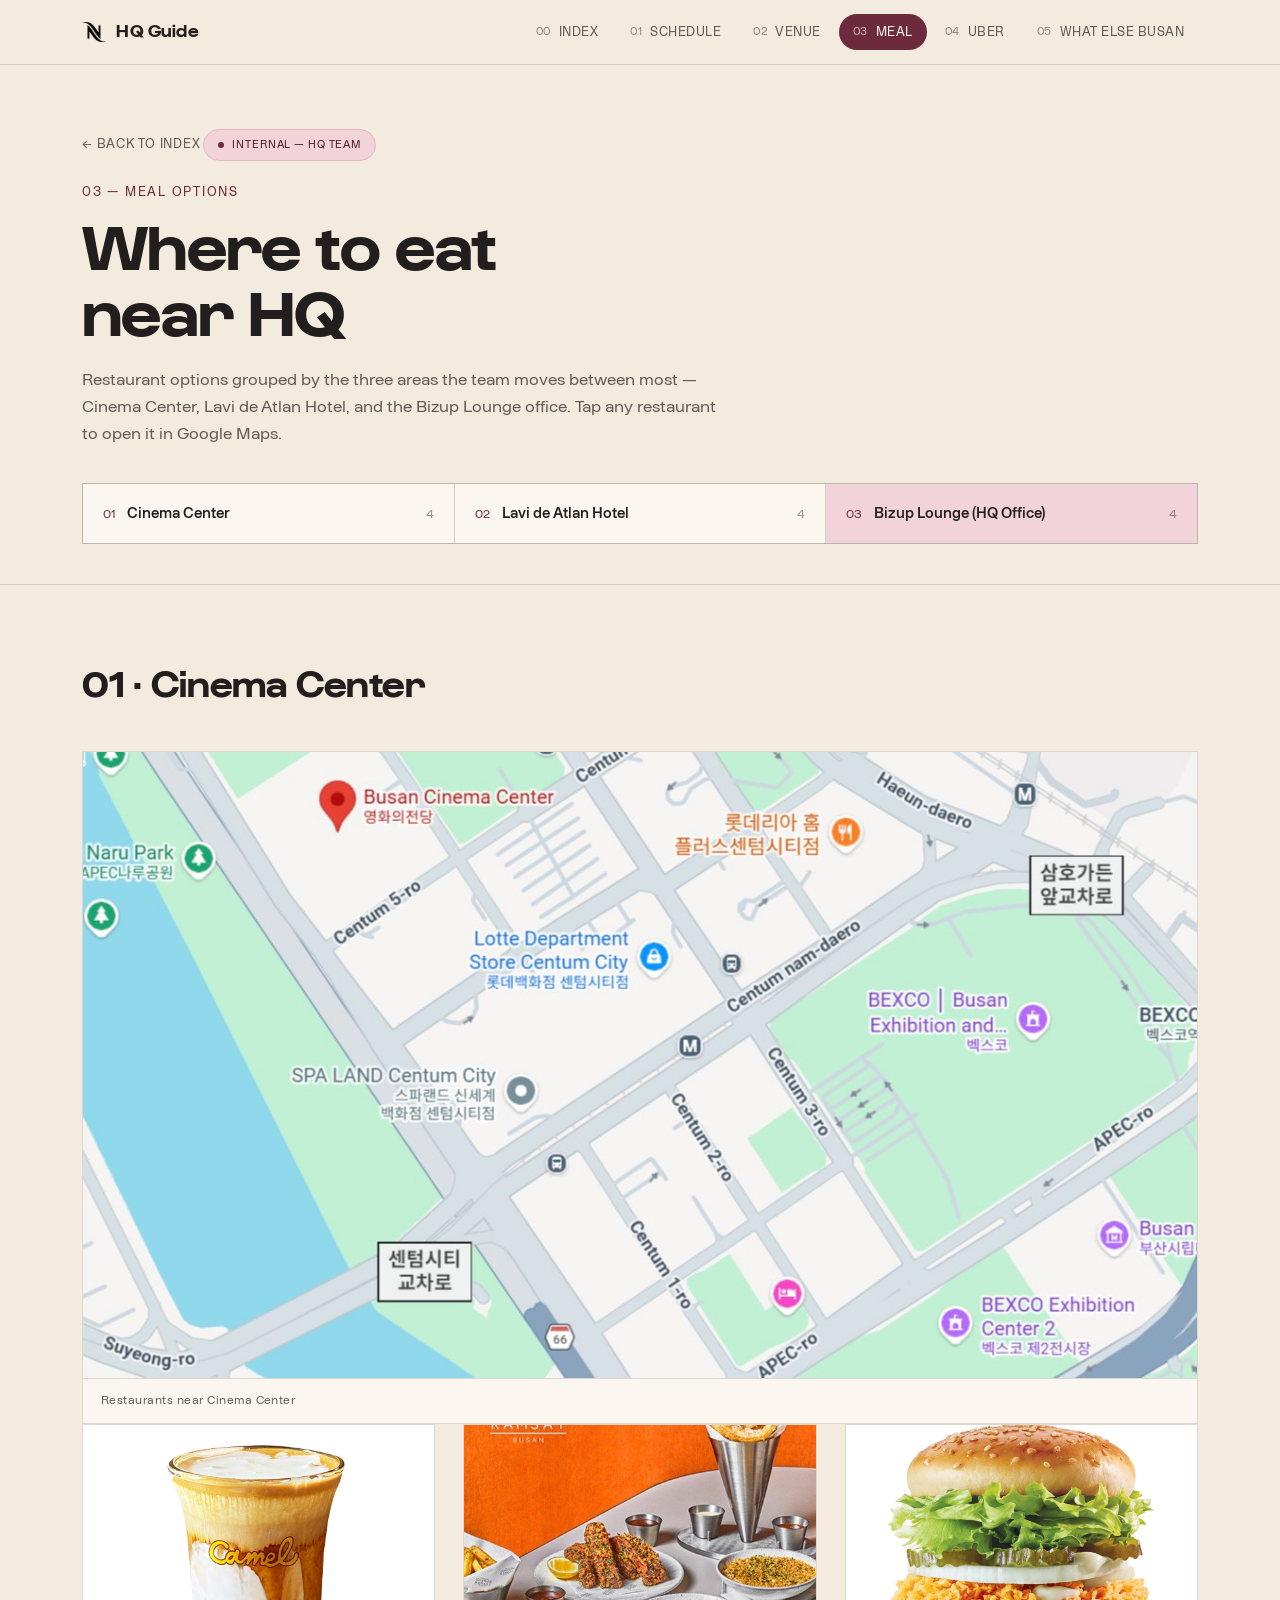
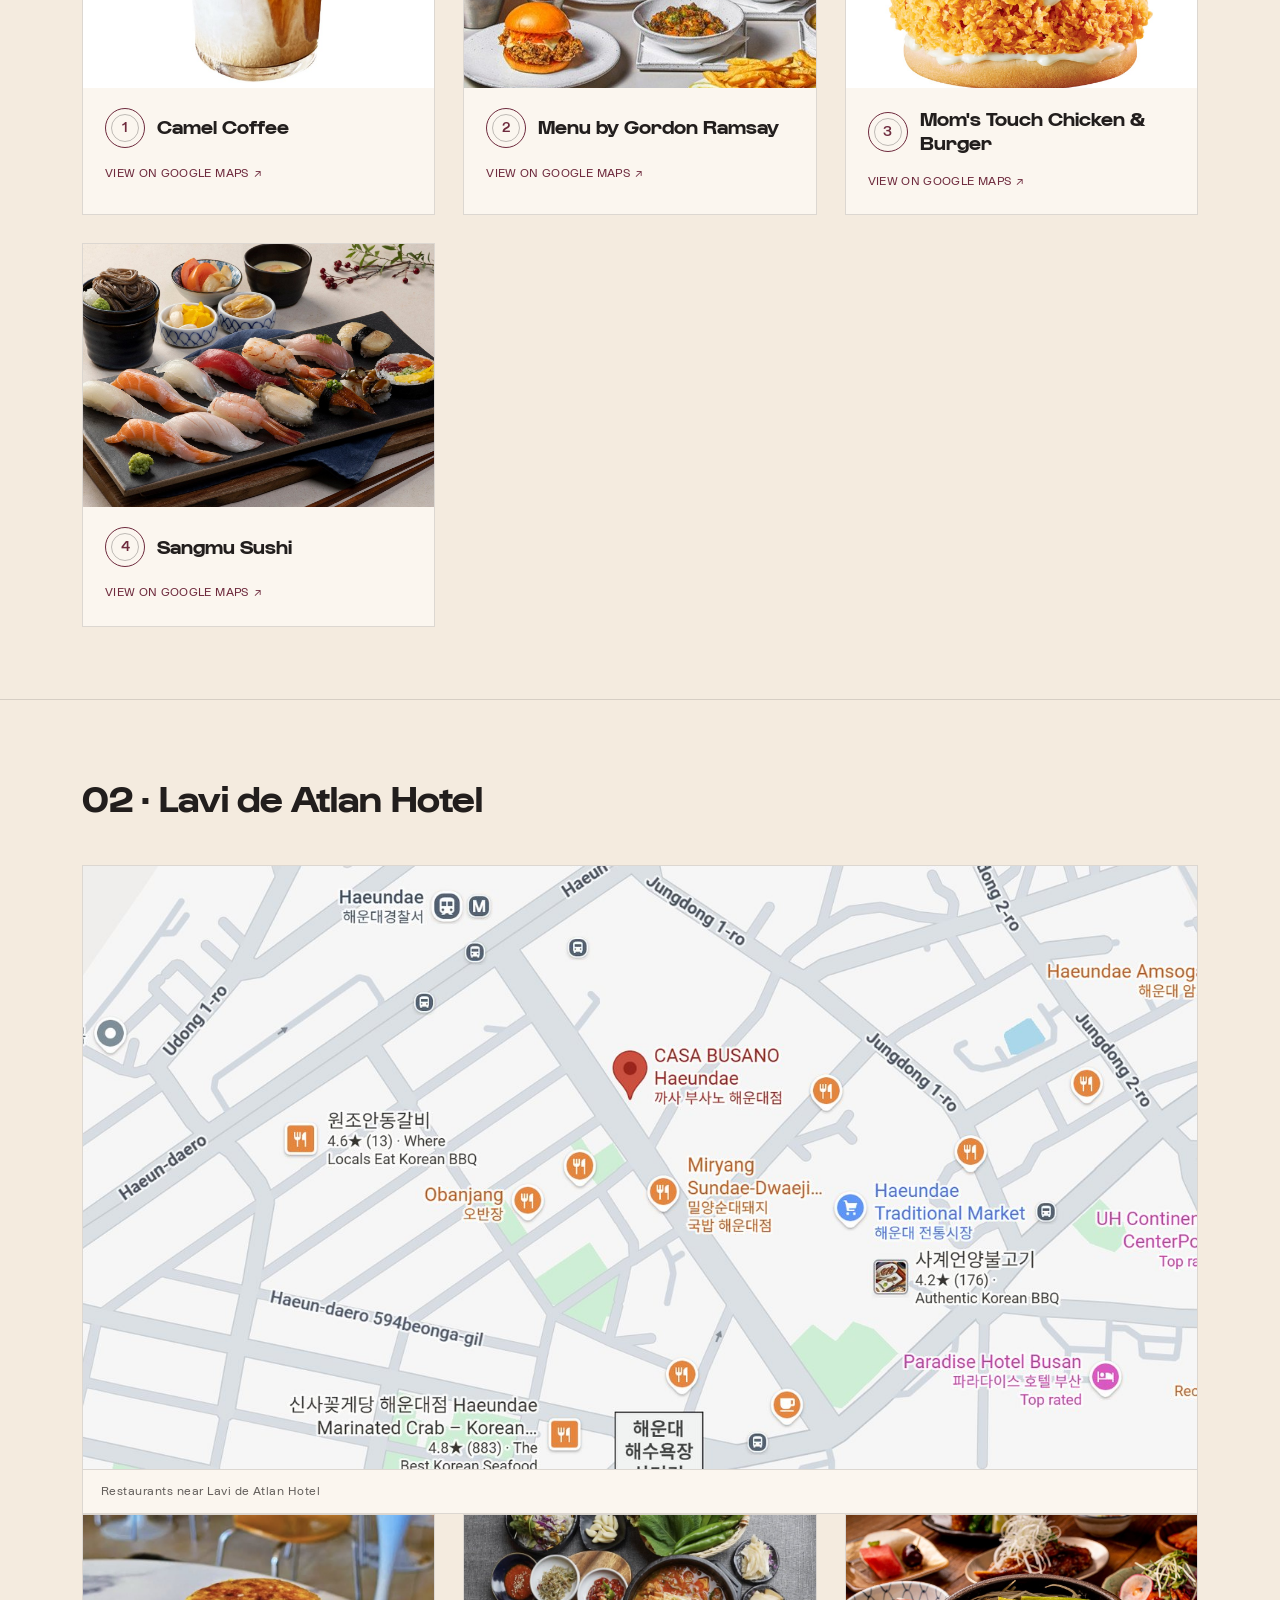
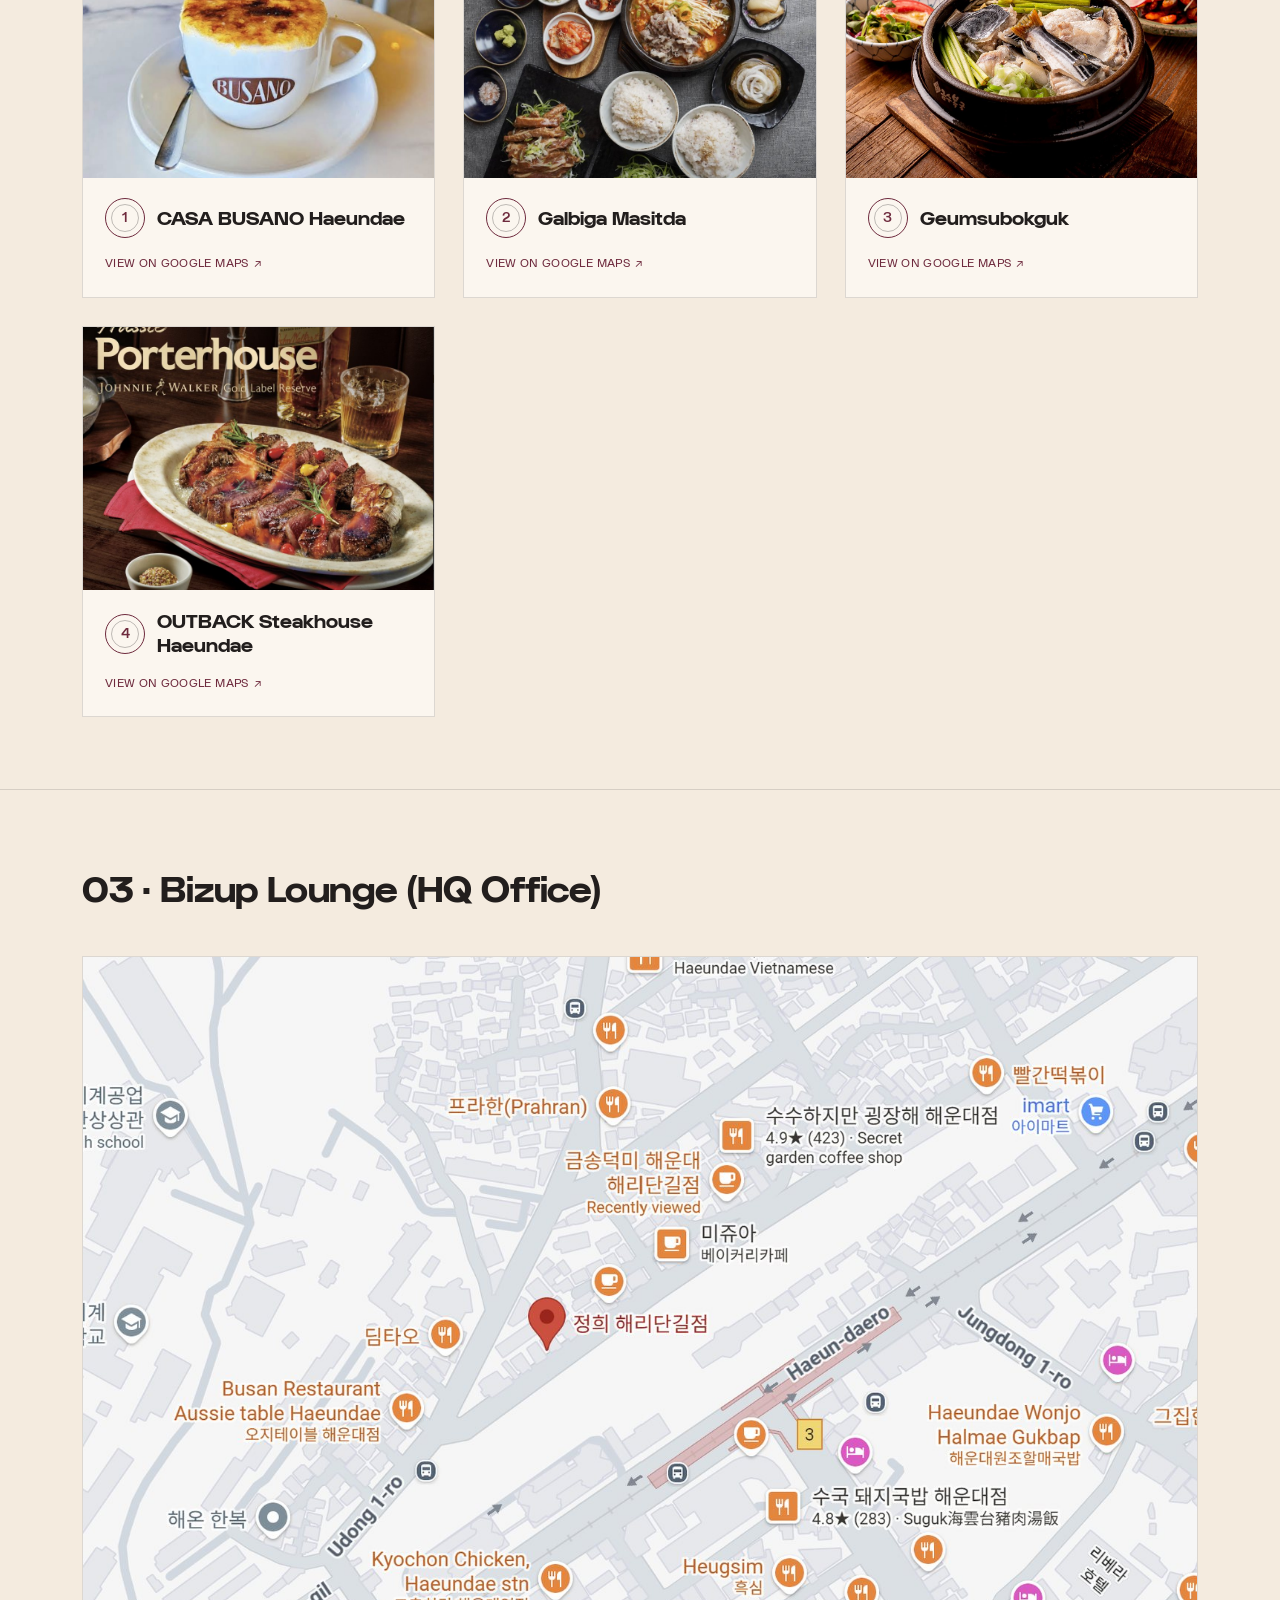
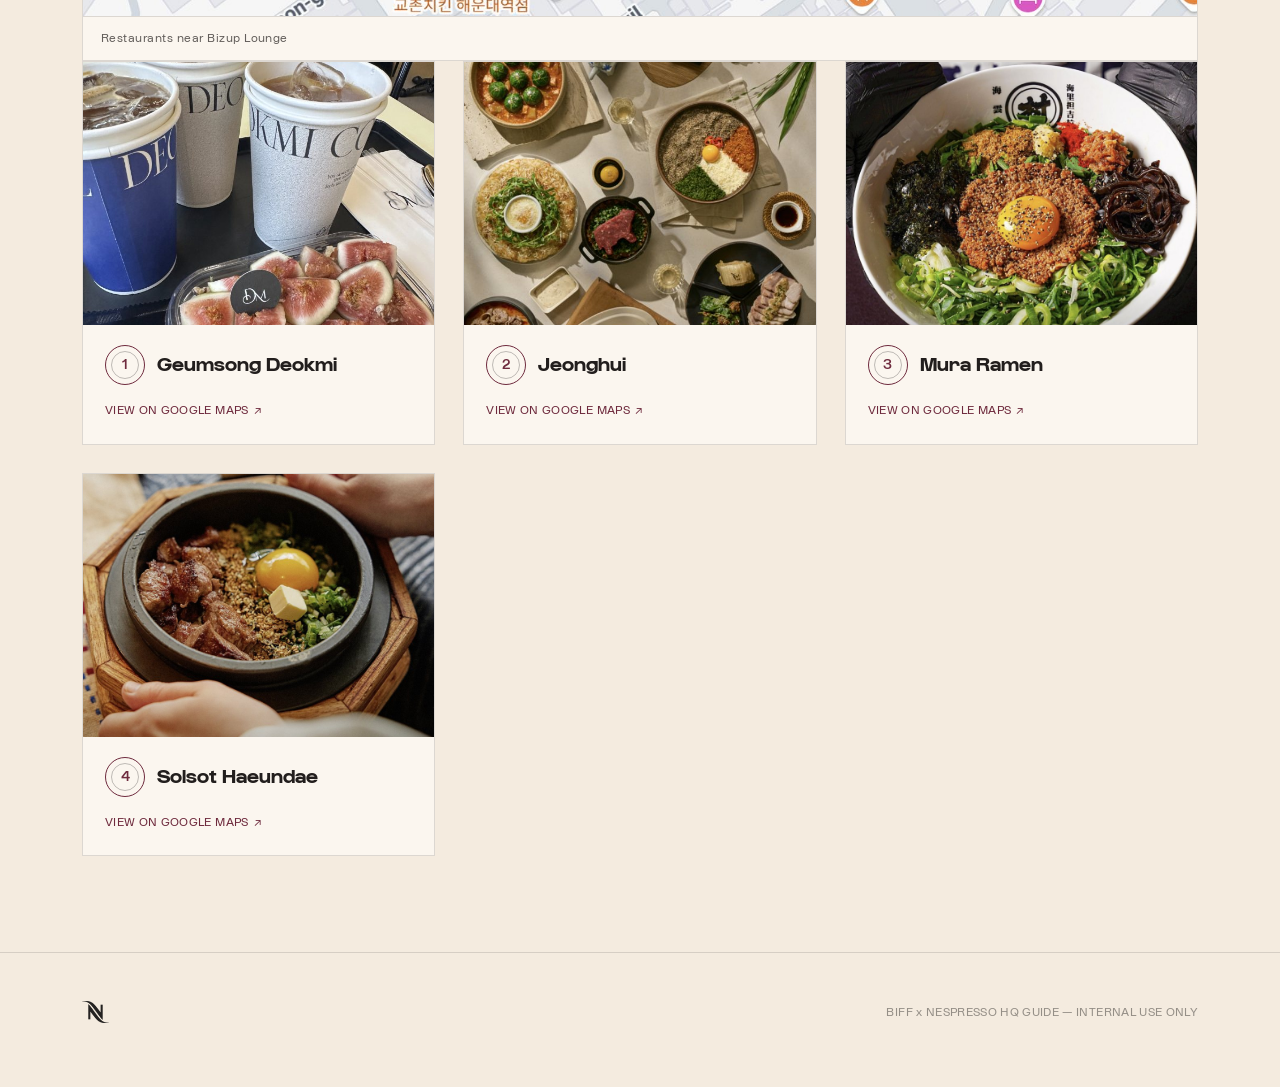
==== meal.html @ 9e75fb9c "Add files via upload" ====
<!DOCTYPE html>
<html lang="en">
<head>
<meta charset="UTF-8">
<meta name="viewport" content="width=device-width, initial-scale=1.0">
<title>Meal Options — BIFF x NESPRESSO HQ Guide</title>
<meta name="description" content="Restaurant options near Cinema Center, Lavi de Atlan, and Bizup Lounge for the BIFF x NESPRESSO production team.">
<link rel="stylesheet" href="style.css">
</head>
<body>

<div class="sitebar">
  <div class="wrap sitebar__row">
    <a class="sitebar__brand" href="index.html">
      <img src="logo-dark.png" alt="Nespresso"> HQ Guide
    </a>
    <nav class="sitebar__index" aria-label="Section index">
      <a href="index.html"><span class="idx-no">00</span> Index</a>
      <a href="schedule.html"><span class="idx-no">01</span> Schedule</a>
      <a href="venue.html"><span class="idx-no">02</span> Venue</a>
      <a href="meal.html" class="is-active"><span class="idx-no">03</span> Meal</a>
      <a href="uber.html"><span class="idx-no">04</span> Uber</a>
      <a href="what-else-busan.html"><span class="idx-no">05</span> What Else Busan</a>
    </nav>
  </div>
</div>

<header class="page-hero">
  <div class="wrap">
    <a class="back-link" href="index.html">&#8592; Back to Index</a>
    <span class="internal-badge">Internal — HQ Team</span>
    <p class="eyebrow">03 — Meal Options</p>
    <h1>Where to eat<br>near HQ</h1>
    <p class="lede">Restaurant options grouped by the three areas the team moves between most — Cinema Center, Lavi de Atlan Hotel, and the Bizup Lounge office. Tap any restaurant to open it in Google Maps.</p>

    <nav class="toc" aria-label="Meal categories">
      <a href="#cinema-center"><span class="toc-no">01</span><span class="toc-label">Cinema Center</span><span class="toc-count">4</span></a>
      <a href="#lavi-de-atlan"><span class="toc-no">02</span><span class="toc-label">Lavi de Atlan Hotel</span><span class="toc-count">4</span></a>
      <a href="#bizup-lounge"><span class="toc-no">03</span><span class="toc-label">Bizup Lounge (HQ Office)</span><span class="toc-count">4</span></a>
    </nav>
  </div>
</header>

<main>

  <!-- 01 — CINEMA CENTER -->
  <section class="category" id="cinema-center">
    <div class="wrap">
      <div class="category__head">
        <h2>01 · Cinema Center</h2>
      </div>

      <div class="map-pages">
        <figure class="map-page">
          <img src="meal-cinema-map.jpg" alt="Map of restaurants near Cinema Center">
          <figcaption>Restaurants near Cinema Center</figcaption>
        </figure>
      </div>

      <div class="grid">
        <a class="card" href="https://maps.app.goo.gl/fVd6DqUH6C748Qph8" target="_blank" rel="noopener" aria-label="Open Camel Coffee in Google Maps">
          <div class="card__media"><img src="meal-camel-coffee.jpg" alt="Camel Coffee"></div>
          <div class="card__body">
            <div class="card__title-row"><span class="capsule-index">1</span><h3 class="card__title">Camel Coffee</h3></div>
            <div class="card__gmaps">View on Google Maps <span aria-hidden="true">&#8599;</span></div>
          </div>
        </a>
        <a class="card" href="https://maps.app.goo.gl/KwjAfSLzv87F8aWQ8" target="_blank" rel="noopener" aria-label="Open Menu by Gordon Ramsay in Google Maps">
          <div class="card__media"><img src="meal-gordon-ramsay.jpg" alt="Menu by Gordon Ramsay"></div>
          <div class="card__body">
            <div class="card__title-row"><span class="capsule-index">2</span><h3 class="card__title">Menu by Gordon Ramsay</h3></div>
            <div class="card__gmaps">View on Google Maps <span aria-hidden="true">&#8599;</span></div>
          </div>
        </a>
        <a class="card" href="https://maps.app.goo.gl/7P3SMsN4LT8TeAEAA" target="_blank" rel="noopener" aria-label="Open Mom's Touch Chicken &amp; Burger in Google Maps">
          <div class="card__media"><img src="meal-momstouch.jpg" alt="Mom's Touch Chicken &amp; Burger"></div>
          <div class="card__body">
            <div class="card__title-row"><span class="capsule-index">3</span><h3 class="card__title">Mom's Touch Chicken &amp; Burger</h3></div>
            <div class="card__gmaps">View on Google Maps <span aria-hidden="true">&#8599;</span></div>
          </div>
        </a>
        <a class="card" href="https://maps.app.goo.gl/7m3HsNvRd3Xw46EP9" target="_blank" rel="noopener" aria-label="Open Sangmu Sushi in Google Maps">
          <div class="card__media"><img src="meal-sangmu-sushi.jpg" alt="Sangmu Sushi"></div>
          <div class="card__body">
            <div class="card__title-row"><span class="capsule-index">4</span><h3 class="card__title">Sangmu Sushi</h3></div>
            <div class="card__gmaps">View on Google Maps <span aria-hidden="true">&#8599;</span></div>
          </div>
        </a>
      </div>
    </div>
  </section>

  <!-- 02 — LAVI DE ATLAN HOTEL -->
  <section class="category" id="lavi-de-atlan">
    <div class="wrap">
      <div class="category__head">
        <h2>02 · Lavi de Atlan Hotel</h2>
      </div>

      <div class="map-pages">
        <figure class="map-page">
          <img src="meal-lavi-map.jpg" alt="Map of restaurants near Lavi de Atlan Hotel">
          <figcaption>Restaurants near Lavi de Atlan Hotel</figcaption>
        </figure>
      </div>

      <div class="grid">
        <a class="card" href="https://maps.app.goo.gl/XBcKLqYf572HRrt3A" target="_blank" rel="noopener" aria-label="Open CASA BUSANO Haeundae in Google Maps">
          <div class="card__media"><img src="meal-casa-busano.jpg" alt="CASA BUSANO Haeundae"></div>
          <div class="card__body">
            <div class="card__title-row"><span class="capsule-index">1</span><h3 class="card__title">CASA BUSANO Haeundae</h3></div>
            <div class="card__gmaps">View on Google Maps <span aria-hidden="true">&#8599;</span></div>
          </div>
        </a>
        <a class="card" href="https://maps.app.goo.gl/3aUQZ5He1SRVKv9Q7" target="_blank" rel="noopener" aria-label="Open Galbiga Masitda in Google Maps">
          <div class="card__media"><img src="meal-galbiga-masitda.jpg" alt="Galbiga Masitda"></div>
          <div class="card__body">
            <div class="card__title-row"><span class="capsule-index">2</span><h3 class="card__title">Galbiga Masitda</h3></div>
            <div class="card__gmaps">View on Google Maps <span aria-hidden="true">&#8599;</span></div>
          </div>
        </a>
        <a class="card" href="https://maps.app.goo.gl/StrKmuqnB67xZL6M6" target="_blank" rel="noopener" aria-label="Open Geumsubokguk in Google Maps">
          <div class="card__media"><img src="meal-geumsubokguk.jpg" alt="Geumsubokguk"></div>
          <div class="card__body">
            <div class="card__title-row"><span class="capsule-index">3</span><h3 class="card__title">Geumsubokguk</h3></div>
            <div class="card__gmaps">View on Google Maps <span aria-hidden="true">&#8599;</span></div>
          </div>
        </a>
        <a class="card" href="https://maps.app.goo.gl/mUyaQLZUhbZxEXs86" target="_blank" rel="noopener" aria-label="Open OUTBACK Steakhouse Haeundae in Google Maps">
          <div class="card__media"><img src="meal-outback.jpg" alt="OUTBACK Steakhouse Haeundae"></div>
          <div class="card__body">
            <div class="card__title-row"><span class="capsule-index">4</span><h3 class="card__title">OUTBACK Steakhouse Haeundae</h3></div>
            <div class="card__gmaps">View on Google Maps <span aria-hidden="true">&#8599;</span></div>
          </div>
        </a>
      </div>
    </div>
  </section>

  <!-- 03 — BIZUP LOUNGE (HQ OFFICE) -->
  <section class="category" id="bizup-lounge">
    <div class="wrap">
      <div class="category__head">
        <h2>03 · Bizup Lounge (HQ Office)</h2>
      </div>

      <div class="map-pages">
        <figure class="map-page">
          <img src="meal-bizup-map.jpg" alt="Map of restaurants near Bizup Lounge">
          <figcaption>Restaurants near Bizup Lounge</figcaption>
        </figure>
      </div>

      <div class="grid">
        <a class="card" href="https://maps.app.goo.gl/G3krSRkfgxJoT42L6" target="_blank" rel="noopener" aria-label="Open Geumsong Deokmi in Google Maps">
          <div class="card__media"><img src="meal-geumsong-deokmi.jpg" alt="Geumsong Deokmi"></div>
          <div class="card__body">
            <div class="card__title-row"><span class="capsule-index">1</span><h3 class="card__title">Geumsong Deokmi</h3></div>
            <div class="card__gmaps">View on Google Maps <span aria-hidden="true">&#8599;</span></div>
          </div>
        </a>
        <a class="card" href="https://maps.app.goo.gl/mEoQJCkYk6CyVPGK7" target="_blank" rel="noopener" aria-label="Open Jeonghui in Google Maps">
          <div class="card__media"><img src="meal-jeonghui.jpg" alt="Jeonghui"></div>
          <div class="card__body">
            <div class="card__title-row"><span class="capsule-index">2</span><h3 class="card__title">Jeonghui</h3></div>
            <div class="card__gmaps">View on Google Maps <span aria-hidden="true">&#8599;</span></div>
          </div>
        </a>
        <a class="card" href="https://maps.app.goo.gl/rKsyX6DWXq7FhzTi6" target="_blank" rel="noopener" aria-label="Open Mura Ramen in Google Maps">
          <div class="card__media"><img src="meal-mura-ramen.jpg" alt="Mura Ramen"></div>
          <div class="card__body">
            <div class="card__title-row"><span class="capsule-index">3</span><h3 class="card__title">Mura Ramen</h3></div>
            <div class="card__gmaps">View on Google Maps <span aria-hidden="true">&#8599;</span></div>
          </div>
        </a>
        <a class="card" href="https://maps.app.goo.gl/8hYDrwkRrDSQMeeK8" target="_blank" rel="noopener" aria-label="Open Solsot Haeundae in Google Maps">
          <div class="card__media"><img src="meal-solsot.jpg" alt="Solsot Haeundae"></div>
          <div class="card__body">
            <div class="card__title-row"><span class="capsule-index">4</span><h3 class="card__title">Solsot Haeundae</h3></div>
            <div class="card__gmaps">View on Google Maps <span aria-hidden="true">&#8599;</span></div>
          </div>
        </a>
      </div>
    </div>
  </section>

</main>

<footer class="sitefoot">
  <div class="wrap sitefoot__row">
    <img src="logo-dark.png" alt="Nespresso">
    <small>BIFF x NESPRESSO HQ GUIDE — INTERNAL USE ONLY</small>
  </div>
</footer>

<script src="main.js"></script>
</body>
</html>
---- style.css ----
/* =========================================================
   BIFF x NESPRESSO HOSPITALITY — shared design system
   Palette drawn from the campaign photography (device rose,
   berry, near-black) and the concierge-dossier cream used
   across the original hospitality deck.
   ========================================================= */

/* ---------------------------------------------------------
   ICONESSO — brand typeface (local files, no external CDN)
   --------------------------------------------------------- */
@font-face {
  font-family: "ICONESSO Display";
  src: url("ICONESSODisplay-Light.woff2") format("woff2");
  font-weight: 300;
  font-style: normal;
  font-display: swap;
}
@font-face {
  font-family: "ICONESSO Display";
  src: url("ICONESSODisplay-Regular.woff2") format("woff2");
  font-weight: 400;
  font-style: normal;
  font-display: swap;
}
@font-face {
  font-family: "ICONESSO Display";
  src: url("ICONESSODisplay-Bold.woff2") format("woff2");
  font-weight: 700;
  font-style: normal;
  font-display: swap;
}

@font-face {
  font-family: "ICONESSO Text";
  src: url("ICONESSOText-Thin.woff2") format("woff2");
  font-weight: 100;
  font-style: normal;
  font-display: swap;
}
@font-face {
  font-family: "ICONESSO Text";
  src: url("ICONESSOText-ThinItalic.woff2") format("woff2");
  font-weight: 100;
  font-style: italic;
  font-display: swap;
}
@font-face {
  font-family: "ICONESSO Text";
  src: url("ICONESSOText-Light.woff2") format("woff2");
  font-weight: 300;
  font-style: normal;
  font-display: swap;
}
@font-face {
  font-family: "ICONESSO Text";
  src: url("ICONESSOText-LightItalic.woff2") format("woff2");
  font-weight: 300;
  font-style: italic;
  font-display: swap;
}
@font-face {
  font-family: "ICONESSO Text";
  src: url("ICONESSOText-Regular.woff2") format("woff2");
  font-weight: 400;
  font-style: normal;
  font-display: swap;
}
@font-face {
  font-family: "ICONESSO Text";
  src: url("ICONESSOText-Italic.woff2") format("woff2");
  font-weight: 400;
  font-style: italic;
  font-display: swap;
}
@font-face {
  font-family: "ICONESSO Text";
  src: url("ICONESSOText-Medium.woff2") format("woff2");
  font-weight: 500;
  font-style: normal;
  font-display: swap;
}
@font-face {
  font-family: "ICONESSO Text";
  src: url("ICONESSOText-MediumItalic.woff2") format("woff2");
  font-weight: 500;
  font-style: italic;
  font-display: swap;
}
@font-face {
  font-family: "ICONESSO Text";
  src: url("ICONESSOText-Bold.woff2") format("woff2");
  font-weight: 700;
  font-style: normal;
  font-display: swap;
}
@font-face {
  font-family: "ICONESSO Text";
  src: url("ICONESSOText-BoldItalic.woff2") format("woff2");
  font-weight: 700;
  font-style: italic;
  font-display: swap;
}

:root {
  --cream:        #F4EBDF;
  --cream-dim:    #ECE0D0;
  --paper:        #FBF6EF;
  --charcoal:     #221E1D;
  --charcoal-70:  rgba(34, 30, 29, 0.7);
  --charcoal-45:  rgba(34, 30, 29, 0.45);
  --wine:         #6E2A3D;
  --wine-dark:    #4E1E2C;
  --blush:        #E7B7C2;
  --blush-soft:   #F1D3D9;
  --gold:         #AD8955;
  --line:         rgba(34, 30, 29, 0.14);
  --line-strong:  rgba(34, 30, 29, 0.28);

  --font-display: "ICONESSO Display", "Noto Sans KR", sans-serif;
  --font-body:    "ICONESSO Text", "Noto Sans KR", sans-serif;
  --font-mono:    "ICONESSO Text", "Noto Sans KR", sans-serif;

  --container: 1180px;
  --radius: 2px;
}

* { box-sizing: border-box; }

html {
  scroll-behavior: smooth;
}

@media (prefers-reduced-motion: reduce) {
  html { scroll-behavior: auto; }
  * { animation-duration: 0.001ms !important; animation-iteration-count: 1 !important; transition-duration: 0.001ms !important; }
}

body {
  margin: 0;
  background: var(--cream);
  color: var(--charcoal);
  font-family: var(--font-body);
  font-size: 16px;
  line-height: 1.6;
  -webkit-font-smoothing: antialiased;
}

a { color: inherit; }

img { max-width: 100%; display: block; }

.wrap {
  max-width: var(--container);
  margin: 0 auto;
  padding: 0 32px;
}

@media (max-width: 640px) {
  .wrap { padding: 0 20px; }
}

/* ---------------------------------------------------------
   Focus states — visible everywhere, styled to match brand
   --------------------------------------------------------- */
a:focus-visible,
button:focus-visible,
[tabindex]:focus-visible {
  outline: 2px solid var(--wine);
  outline-offset: 3px;
}

/* ---------------------------------------------------------
   Top index bar (present on every page)
   --------------------------------------------------------- */
.sitebar {
  position: sticky;
  top: 0;
  z-index: 40;
  background: rgba(244, 235, 223, 0.92);
  backdrop-filter: blur(10px);
  border-bottom: 1px solid var(--line);
}

.sitebar__row {
  display: flex;
  align-items: center;
  justify-content: space-between;
  height: 64px;
  gap: 24px;
}

.sitebar__brand {
  display: flex;
  align-items: center;
  gap: 10px;
  text-decoration: none;
  font-family: var(--font-display);
  font-weight: 700;
  font-size: 17px;
  letter-spacing: 0.01em;
  color: var(--charcoal);
  white-space: nowrap;
}

.sitebar__brand img { height: 20px; width: auto; }

.sitebar__index {
  display: flex;
  align-items: center;
  gap: 4px;
  overflow-x: auto;
  scrollbar-width: none;
  font-family: var(--font-mono);
}
.sitebar__index::-webkit-scrollbar { display: none; }

.sitebar__index a {
  display: inline-flex;
  align-items: center;
  gap: 8px;
  padding: 8px 14px;
  font-size: 12.5px;
  letter-spacing: 0.04em;
  text-transform: uppercase;
  text-decoration: none;
  color: var(--charcoal-70);
  border-radius: 999px;
  white-space: nowrap;
  transition: background 0.15s ease, color 0.15s ease;
}
.sitebar__index a:hover { background: var(--blush-soft); color: var(--charcoal); }
.sitebar__index a.is-active { background: var(--wine); color: var(--paper); }
.sitebar__index .idx-no {
  font-size: 10.5px;
  opacity: 0.7;
}

/* ---------------------------------------------------------
   Buttons / tickets
   --------------------------------------------------------- */
.btn {
  display: inline-flex;
  align-items: center;
  gap: 10px;
  padding: 15px 28px;
  border-radius: 999px;
  border: 1px solid var(--charcoal);
  background: transparent;
  color: var(--charcoal);
  font-family: var(--font-mono);
  font-size: 13px;
  letter-spacing: 0.08em;
  text-transform: uppercase;
  text-decoration: none;
  cursor: pointer;
  transition: background 0.18s ease, color 0.18s ease, transform 0.18s ease;
}
.btn:hover { background: var(--charcoal); color: var(--cream); transform: translateY(-1px); }
.btn--primary { background: var(--wine); border-color: var(--wine); color: var(--paper); }
.btn--primary:hover { background: var(--wine-dark); border-color: var(--wine-dark); color: var(--paper); }

/* ---------------------------------------------------------
   Index number badge — the signature motif.
   A capsule-ring numeral used everywhere an item is literally
   numbered in the source material (guests choose by number).
   --------------------------------------------------------- */
.capsule-index {
  --size: 40px;
  width: var(--size);
  height: var(--size);
  min-width: var(--size);
  border-radius: 50%;
  border: 1.5px solid var(--wine);
  display: inline-flex;
  align-items: center;
  justify-content: center;
  font-family: var(--font-mono);
  font-size: 14px;
  font-weight: 500;
  color: var(--wine);
  background: var(--paper);
  position: relative;
}
.capsule-index::after {
  content: "";
  position: absolute;
  inset: 5px;
  border-radius: 50%;
  border: 1px solid var(--line-strong);
}

/* ---------------------------------------------------------
   Section scaffolding shared by meal.html / optional-program.html
   --------------------------------------------------------- */
.page-hero {
  padding: 64px 0 40px;
  border-bottom: 1px solid var(--line);
}

.page-hero .eyebrow {
  font-family: var(--font-mono);
  font-size: 12.5px;
  letter-spacing: 0.14em;
  text-transform: uppercase;
  color: var(--wine);
  margin: 0 0 14px;
}

.page-hero h1 {
  font-family: var(--font-display);
  font-weight: 700;
  font-size: clamp(38px, 6vw, 64px);
  line-height: 1.03;
  margin: 0 0 18px;
  letter-spacing: -0.01em;
}

.page-hero p.lede {
  max-width: 640px;
  font-size: 17px;
  color: var(--charcoal-70);
  margin: 0;
}

.back-link {
  display: inline-flex;
  align-items: center;
  gap: 8px;
  font-family: var(--font-mono);
  font-size: 12.5px;
  letter-spacing: 0.06em;
  text-transform: uppercase;
  text-decoration: none;
  color: var(--charcoal-70);
  margin-bottom: 28px;
}
.back-link:hover { color: var(--wine); }

/* Table-of-contents block beneath each page hero */
.toc {
  display: grid;
  grid-template-columns: repeat(auto-fit, minmax(200px, 1fr));
  gap: 1px;
  background: var(--line);
  border: 1px solid var(--line);
  margin-top: 36px;
}
.toc a {
  background: var(--paper);
  padding: 18px 20px;
  text-decoration: none;
  color: var(--charcoal);
  display: flex;
  align-items: baseline;
  gap: 12px;
  transition: background 0.15s ease;
}
.toc a:hover { background: var(--blush-soft); }
.toc .toc-no {
  font-family: var(--font-mono);
  font-size: 12px;
  color: var(--wine);
}
.toc .toc-label {
  font-size: 14.5px;
  font-weight: 500;
}
.toc .toc-count {
  margin-left: auto;
  font-family: var(--font-mono);
  font-size: 11.5px;
  color: var(--charcoal-45);
}

/* Category section */
.category {
  padding: 72px 0;
  border-bottom: 1px solid var(--line);
  scroll-margin-top: 84px;
}
.category:last-of-type { border-bottom: none; }

.category__head {
  display: flex;
  align-items: flex-end;
  justify-content: space-between;
  gap: 24px;
  margin-bottom: 36px;
  flex-wrap: wrap;
}

.category__head h2 {
  font-family: var(--font-display);
  font-weight: 700;
  font-size: clamp(26px, 3.4vw, 36px);
  margin: 0;
  letter-spacing: -0.005em;
}

.category__note {
  font-family: var(--font-mono);
  font-size: 12px;
  letter-spacing: 0.03em;
  color: var(--wine);
  background: var(--blush-soft);
  padding: 8px 14px;
  border-radius: 999px;
  max-width: 420px;
}

.category__sub {
  font-size: 15px;
  color: var(--charcoal-70);
  margin: -24px 0 32px;
}

/* Item grid + card */
.grid {
  display: grid;
  grid-template-columns: repeat(3, 1fr);
  gap: 28px;
}
.grid.grid--2 { grid-template-columns: repeat(2, 1fr); }
@media (max-width: 900px) {
  .grid, .grid.grid--2 { grid-template-columns: repeat(2, 1fr); }
}
@media (max-width: 640px) {
  .grid, .grid.grid--2 { grid-template-columns: 1fr; }
}

.card {
  background: var(--paper);
  border: 1px solid var(--line);
  display: flex;
  flex-direction: column;
  text-decoration: none;
  color: inherit;
  transition: border-color 0.18s ease, transform 0.18s ease, box-shadow 0.18s ease;
}
a.card:hover {
  border-color: var(--wine);
  transform: translateY(-2px);
  box-shadow: 0 8px 20px rgba(34, 30, 29, 0.12);
}
a.card:hover .card__gmaps { color: var(--wine-dark); }

.card__gmaps {
  margin-top: 4px;
  font-family: var(--font-mono);
  font-size: 11.5px;
  letter-spacing: 0.03em;
  text-transform: uppercase;
  color: var(--wine);
  display: inline-flex;
  align-items: center;
  gap: 5px;
  transition: color 0.15s ease;
}

.card__media {
  aspect-ratio: 4 / 3;
  overflow: hidden;
  background: var(--cream-dim);
}
.card__media img {
  width: 100%;
  height: 100%;
  object-fit: cover;
}

.card__body {
  padding: 20px 22px 24px;
  display: flex;
  flex-direction: column;
  gap: 12px;
  flex: 1;
}

.card__title-row {
  display: flex;
  align-items: center;
  gap: 12px;
}

.card__title {
  font-family: var(--font-display);
  font-weight: 700;
  font-size: 19px;
  line-height: 1.25;
  margin: 0;
}

.card__desc {
  font-size: 14px;
  color: var(--charcoal-70);
  margin: 0;
}

.card__meta {
  margin-top: auto;
  padding-top: 12px;
  border-top: 1px solid var(--line);
  display: flex;
  flex-direction: column;
  gap: 6px;
  font-family: var(--font-mono);
  font-size: 12px;
  color: var(--charcoal-70);
}
.card__meta div { display: flex; gap: 8px; }
.card__meta .k {
  color: var(--wine);
  min-width: 64px;
  text-transform: uppercase;
  letter-spacing: 0.04em;
  flex-shrink: 0;
}
.card__meta .v { color: var(--charcoal); }

.card__flag {
  display: inline-block;
  align-self: flex-start;
  font-family: var(--font-mono);
  font-size: 10.5px;
  letter-spacing: 0.04em;
  text-transform: uppercase;
  color: var(--wine-dark);
  background: var(--blush-soft);
  padding: 4px 9px;
  border-radius: 999px;
}

/* Single wide feature card (concierge, hosted meal) */
.feature {
  display: grid;
  grid-template-columns: 1.1fr 1fr;
  gap: 0;
  border: 1px solid var(--line);
  background: var(--paper);
}
.feature__media { overflow: hidden; background: var(--cream-dim); min-height: 280px; }
.feature__media img { width: 100%; height: 100%; object-fit: cover; }
.feature__body { padding: 40px; display: flex; flex-direction: column; justify-content: center; gap: 14px; }
.feature__body h3 { font-family: var(--font-display); font-size: 24px; margin: 0; }
.feature__body p { margin: 0; color: var(--charcoal-70); font-size: 15px; }
@media (max-width: 760px) {
  .feature { grid-template-columns: 1fr; }
  .feature__media { min-height: 220px; }
}

/* Footer */
.sitefoot {
  padding: 48px 0 64px;
  border-top: 1px solid var(--line);
  margin-top: 24px;
}
.sitefoot__row {
  display: flex;
  justify-content: space-between;
  align-items: center;
  flex-wrap: wrap;
  gap: 16px;
}
.sitefoot img { height: 22px; width: auto; opacity: 0.85; }
.sitefoot small {
  font-family: var(--font-mono);
  font-size: 11.5px;
  color: var(--charcoal-45);
  letter-spacing: 0.03em;
}

/* ===========================================================
   Landing page (index.html) — hero + ticket-style nav cards
   =========================================================== */

.hero {
  position: relative;
  min-height: 100svh;
  display: flex;
  flex-direction: column;
  justify-content: space-between;
  color: var(--paper);
  background: #2b1420;
  overflow: hidden;
}

.hero__bg {
  position: absolute;
  inset: 0;
  background-image: url("hero-bg.jpg");
  background-size: cover;
  background-position: center 30%;
}

.hero__scrim {
  position: absolute;
  inset: 0;
  background:
    linear-gradient(180deg, rgba(30, 14, 20, 0.55) 0%, rgba(30, 14, 20, 0.25) 32%, rgba(30, 14, 20, 0.72) 78%, rgba(20, 9, 13, 0.92) 100%);
}

.hero__top {
  position: relative;
  z-index: 2;
}

.hero__top .wrap {
  display: flex;
  align-items: center;
  justify-content: space-between;
  padding-top: 32px;
}

.hero__logo { height: 26px; width: auto; }

.hero__kicker {
  font-family: var(--font-mono);
  font-size: 12px;
  letter-spacing: 0.14em;
  text-transform: uppercase;
  color: var(--blush-soft);
}

.hero__main {
  position: relative;
  z-index: 2;
  padding: 40px 0 0;
  text-align: center;
}

.hero__main .eyebrow {
  font-family: var(--font-mono);
  font-size: 12.5px;
  letter-spacing: 0.18em;
  text-transform: uppercase;
  color: var(--blush-soft);
  margin: 0 0 22px;
}

.hero__main h1 {
  font-family: var(--font-display);
  font-weight: 700;
  font-size: clamp(40px, 7.2vw, 92px);
  line-height: 1.0;
  margin: 0;
  letter-spacing: -0.01em;
}

.hero__main h1 em {
  font-style: normal;
  font-weight: 300;
  color: var(--blush-soft);
}

.hero__sub {
  margin: 22px auto 0;
  max-width: 480px;
  font-size: 15.5px;
  color: rgba(251, 246, 239, 0.78);
}

.hero__tickets {
  position: relative;
  z-index: 2;
  padding: 44px 0 56px;
}

.ticket-row {
  display: grid;
  grid-template-columns: 1fr 1fr;
  gap: 20px;
}
.ticket-row--3 { grid-template-columns: 1fr 1fr 1fr; }
@media (max-width: 900px) {
  .ticket-row--3 { grid-template-columns: 1fr; }
}
.ticket-row--4 { grid-template-columns: repeat(4, 1fr); }
@media (max-width: 1100px) {
  .ticket-row--4 { grid-template-columns: 1fr 1fr; }
}
@media (max-width: 640px) {
  .ticket-row--4 { grid-template-columns: 1fr; }
}
.ticket-row--5 { grid-template-columns: repeat(5, 1fr); }
@media (max-width: 1200px) {
  .ticket-row--5 { grid-template-columns: 1fr 1fr 1fr; }
}
@media (max-width: 760px) {
  .ticket-row--5 { grid-template-columns: 1fr 1fr; }
}
@media (max-width: 480px) {
  .ticket-row--5 { grid-template-columns: 1fr; }
}
.ticket-row--3 .ticket, .ticket-row--4 .ticket, .ticket-row--5 .ticket {
  flex-wrap: wrap;
  align-items: flex-start;
  padding: 26px 26px 22px;
}
.ticket-row--3 .ticket__body, .ticket-row--4 .ticket__body, .ticket-row--5 .ticket__body { flex: 1 1 100%; }
.ticket-row--3 .ticket__count, .ticket-row--4 .ticket__count, .ticket-row--5 .ticket__count {
  order: 3;
  width: 100%;
  margin-top: 14px;
}
.ticket-row--3 .ticket__arrow, .ticket-row--4 .ticket__arrow, .ticket-row--5 .ticket__arrow {
  position: absolute;
  top: 26px;
  right: 26px;
}
@media (max-width: 720px) {
  .ticket-row { grid-template-columns: 1fr; }
}
@media (max-width: 480px) {
  .ticket { flex-wrap: wrap; padding: 22px 20px; }
  .ticket__count { order: 3; width: 100%; margin-top: 4px; }
  .ticket__arrow { position: absolute; top: 22px; right: 20px; }
}

.ticket {
  position: relative;
  display: flex;
  align-items: center;
  gap: 20px;
  padding: 26px 28px;
  background: rgba(251, 246, 239, 0.08);
  border: 1px solid rgba(251, 246, 239, 0.35);
  backdrop-filter: blur(6px);
  text-decoration: none;
  color: var(--paper);
  transition: background 0.2s ease, border-color 0.2s ease, transform 0.2s ease;
}
.ticket:hover {
  background: rgba(251, 246, 239, 0.16);
  border-color: rgba(251, 246, 239, 0.7);
  transform: translateY(-2px);
}

.ticket__no {
  font-family: var(--font-mono);
  font-size: 13px;
  color: var(--blush-soft);
  border: 1px solid rgba(251, 246, 239, 0.45);
  border-radius: 50%;
  width: 46px;
  height: 46px;
  flex-shrink: 0;
  display: flex;
  align-items: center;
  justify-content: center;
}

.ticket__body { flex: 1; min-width: 0; }

.ticket__label {
  font-family: var(--font-display);
  font-weight: 700;
  font-size: 21px;
  margin: 0 0 4px;
  letter-spacing: 0.01em;
}

.ticket__desc {
  margin: 0;
  font-size: 13px;
  color: rgba(251, 246, 239, 0.72);
}

.ticket__count {
  font-family: var(--font-mono);
  font-size: 11px;
  letter-spacing: 0.05em;
  text-transform: uppercase;
  color: rgba(251, 246, 239, 0.6);
  white-space: nowrap;
}

.ticket__arrow {
  font-size: 20px;
  color: var(--blush-soft);
  transform: translateX(0);
  transition: transform 0.2s ease;
}
.ticket:hover .ticket__arrow { transform: translateX(4px); }

.hero__perf {
  position: absolute;
  left: 0; right: 0;
  height: 1px;
  background-image: radial-gradient(circle, rgba(251,246,239,0.4) 1.5px, transparent 1.5px);
  background-size: 14px 1px;
  opacity: 0.6;
}

/* ===========================================================
   Concierge map pages (experiences.html)
   =========================================================== */
.map-pages {
  display: flex;
  flex-direction: column;
  gap: 28px;
}
.map-page {
  margin: 0;
  border: 1px solid var(--line);
  background: var(--paper);
}
.map-page img {
  width: 100%;
  height: auto;
  display: block;
}
.map-page figcaption {
  font-family: var(--font-mono);
  font-size: 12px;
  letter-spacing: 0.04em;
  color: var(--charcoal-70);
  padding: 12px 18px;
  border-top: 1px solid var(--line);
}

/* ===========================================================
   Step guide (transportation.html)
   =========================================================== */
.category__note--urgent {
  color: var(--paper);
  background: var(--wine);
}

.steps-grid {
  display: grid;
  grid-template-columns: repeat(3, 1fr);
  gap: 28px;
}
.steps-grid.steps-grid--2 { grid-template-columns: repeat(2, 1fr); }
@media (max-width: 900px) {
  .steps-grid, .steps-grid.steps-grid--2 { grid-template-columns: repeat(2, 1fr); }
}
@media (max-width: 640px) {
  .steps-grid, .steps-grid.steps-grid--2 { grid-template-columns: 1fr; }
}

.step-card {
  background: var(--paper);
  border: 1px solid var(--line);
  display: flex;
  flex-direction: column;
}

.step-shots {
  display: flex;
  gap: 10px;
  align-items: flex-end;
  justify-content: center;
  padding: 22px 16px;
  background: var(--cream-dim);
  min-height: 260px;
}
.step-shots img {
  height: 260px;
  width: auto;
  max-width: 100%;
  border-radius: 6px;
  box-shadow: 0 4px 16px rgba(34, 30, 29, 0.18);
  object-fit: cover;
}
.step-shots.step-shots--single img { height: 300px; }

.step-card__body {
  padding: 20px 22px 24px;
  display: flex;
  flex-direction: column;
  gap: 10px;
}

.step-card__title-row {
  display: flex;
  align-items: center;
  gap: 12px;
}

.step-card__title {
  font-family: var(--font-display);
  font-weight: 700;
  font-size: 18px;
  line-height: 1.3;
  margin: 0;
}

.step-card__desc {
  font-size: 14px;
  color: var(--charcoal-70);
  margin: 0;
}

/* ===========================================================
   All-locations map (map.html)
   =========================================================== */
#map {
  width: 100%;
  height: 62vh;
  min-height: 420px;
  border: 1px solid var(--line);
  background: var(--cream-dim);
}

.map-legend {
  display: flex;
  align-items: center;
  gap: 24px;
  padding: 14px 0 22px;
  font-family: var(--font-mono);
  font-size: 12px;
  color: var(--charcoal-70);
}
.map-legend span { display: inline-flex; align-items: center; gap: 8px; }
.map-legend .dot { width: 10px; height: 10px; border-radius: 50%; display: inline-block; }
.map-legend .dot--meal { background: var(--wine); }
.map-legend .dot--exp { background: var(--gold); }
.map-legend .dot--venue { background: var(--charcoal); }

.leaflet-pin {
  width: 26px;
  height: 26px;
  border-radius: 50% 50% 50% 0;
  transform: rotate(-45deg);
  border: 2px solid var(--paper);
  box-shadow: 0 2px 6px rgba(0,0,0,0.35);
  display: flex;
  align-items: center;
  justify-content: center;
}
.leaflet-pin span {
  transform: rotate(45deg);
  font-family: var(--font-mono);
  font-size: 10.5px;
  font-weight: 600;
  color: var(--paper);
}
.leaflet-pin--meal { background: var(--wine); }
.leaflet-pin--exp { background: var(--gold); }
.leaflet-pin--venue { background: var(--charcoal); }

.leaflet-popup-content-wrapper {
  border-radius: 2px;
  font-family: var(--font-body);
}
.map-popup__eyebrow {
  font-family: var(--font-mono);
  font-size: 10.5px;
  letter-spacing: 0.05em;
  text-transform: uppercase;
  color: var(--wine);
  margin: 0 0 4px;
}
.map-popup__title {
  font-family: var(--font-display);
  font-weight: 700;
  font-size: 15px;
  margin: 0 0 8px;
}
.map-popup__link {
  display: inline-flex;
  align-items: center;
  gap: 6px;
  font-family: var(--font-mono);
  font-size: 11.5px;
  letter-spacing: 0.03em;
  text-transform: uppercase;
  color: var(--wine);
  text-decoration: none;
  border-bottom: 1px solid var(--wine);
  padding-bottom: 1px;
}

.place-list {
  display: flex;
  flex-direction: column;
  border: 1px solid var(--line);
  background: var(--paper);
}
.place-row {
  display: flex;
  align-items: center;
  gap: 16px;
  padding: 16px 20px;
  text-decoration: none;
  color: var(--charcoal);
  border-bottom: 1px solid var(--line);
  transition: background 0.15s ease;
}
.place-row:last-child { border-bottom: none; }
.place-row:hover { background: var(--blush-soft); }
.place-row__name {
  font-family: var(--font-display);
  font-weight: 700;
  font-size: 15px;
  flex: 1 1 auto;
  min-width: 0;
}
.place-row__addr {
  font-family: var(--font-mono);
  font-size: 12px;
  color: var(--charcoal-70);
  flex: 1 1 auto;
  min-width: 0;
  overflow: hidden;
  text-overflow: ellipsis;
  white-space: nowrap;
}
.place-row__arrow {
  font-family: var(--font-mono);
  font-size: 12px;
  color: var(--wine);
  white-space: nowrap;
  flex-shrink: 0;
}
@media (max-width: 640px) {
  .place-row { flex-wrap: wrap; }
  .place-row__addr { flex-basis: 100%; order: 3; white-space: normal; }
}

/* ===========================================================
   HQ Guide — internal-use badge
   =========================================================== */
.internal-badge {
  display: inline-flex;
  align-items: center;
  gap: 8px;
  font-family: var(--font-mono);
  font-size: 11px;
  letter-spacing: 0.08em;
  text-transform: uppercase;
  color: var(--wine-dark);
  background: var(--blush-soft);
  border: 1px solid var(--blush);
  padding: 6px 14px;
  border-radius: 999px;
}
.internal-badge::before {
  content: "";
  width: 6px;
  height: 6px;
  border-radius: 50%;
  background: var(--wine);
  flex-shrink: 0;
}

/* ===========================================================
   Schedule page — team tabs + day columns
   =========================================================== */
.team-tabs {
  display: flex;
  flex-wrap: wrap;
  gap: 8px;
  margin: 28px 0 0;
}
.team-tab {
  font-family: var(--font-mono);
  font-size: 12.5px;
  letter-spacing: 0.05em;
  text-transform: uppercase;
  padding: 10px 20px;
  border-radius: 999px;
  border: 1px solid var(--line-strong);
  background: var(--paper);
  color: var(--charcoal-70);
  cursor: pointer;
  transition: background 0.15s ease, color 0.15s ease, border-color 0.15s ease;
}
.team-tab:hover { border-color: var(--wine); color: var(--charcoal); }
.team-tab.is-active {
  background: var(--wine);
  border-color: var(--wine);
  color: var(--paper);
}

.day-columns {
  display: grid;
  grid-auto-flow: column;
  grid-auto-columns: minmax(240px, 1fr);
  gap: 1px;
  background: var(--line);
  border: 1px solid var(--line);
  overflow-x: auto;
}
@media (max-width: 900px) {
  .day-columns {
    grid-auto-flow: row;
    grid-auto-columns: unset;
    overflow-x: visible;
  }
}

.day-col {
  background: var(--paper);
  display: flex;
  flex-direction: column;
  min-width: 240px;
}
@media (max-width: 900px) {
  .day-col { min-width: 0; }
}

.day-col__head {
  padding: 14px 16px;
  background: var(--cream-dim);
  border-bottom: 1px solid var(--line);
  position: sticky;
  top: 0;
}
.day-col__head .d-no {
  font-family: var(--font-mono);
  font-size: 10.5px;
  letter-spacing: 0.06em;
  text-transform: uppercase;
  color: var(--wine);
  display: block;
  margin-bottom: 2px;
}
.day-col__head .d-date {
  font-family: var(--font-display);
  font-weight: 700;
  font-size: 15px;
}

.day-col__body {
  padding: 14px 16px;
  display: flex;
  flex-direction: column;
  gap: 12px;
  flex: 1;
}

.day-empty {
  font-family: var(--font-mono);
  font-size: 12px;
  color: var(--charcoal-45);
  padding: 8px 0;
}

.sched-item {
  border-left: 2px solid var(--blush);
  padding-left: 12px;
}
.sched-item__time {
  font-family: var(--font-mono);
  font-size: 11px;
  letter-spacing: 0.02em;
  color: var(--wine);
  margin-bottom: 3px;
}
.sched-item__title {
  font-family: var(--font-body);
  font-weight: 600;
  font-size: 13.5px;
  line-height: 1.35;
  color: var(--charcoal);
}
.sched-item__loc {
  font-family: var(--font-mono);
  font-size: 11px;
  color: var(--charcoal-70);
  margin-top: 2px;
}
.sched-item--transfer {
  border-left-color: var(--line-strong);
  opacity: 0.75;
}
.sched-item--transfer .sched-item__title { font-weight: 500; font-style: italic; }

/* ===========================================================
   Facility icon grid (venue.html)
   =========================================================== */
.facility-grid {
  display: grid;
  grid-template-columns: repeat(3, 1fr);
  gap: 20px;
}
@media (max-width: 760px) {
  .facility-grid { grid-template-columns: repeat(2, 1fr); }
}
@media (max-width: 480px) {
  .facility-grid { grid-template-columns: 1fr; }
}
.facility-tile {
  background: var(--paper);
  border: 1px solid var(--line);
}
.facility-tile__media {
  aspect-ratio: 4 / 3;
  overflow: hidden;
  background: var(--cream-dim);
}
.facility-tile__media img { width: 100%; height: 100%; object-fit: cover; }
.facility-tile__label {
  padding: 12px 16px;
  font-family: var(--font-mono);
  font-size: 12px;
  letter-spacing: 0.04em;
  text-transform: uppercase;
  color: var(--charcoal-70);
}

/* ===========================================================
   Info list (venue detail bullets)
   =========================================================== */
.info-list {
  list-style: none;
  margin: 0;
  padding: 0;
  display: flex;
  flex-direction: column;
  gap: 8px;
}
.info-list li {
  font-size: 14px;
  color: var(--charcoal-70);
  padding-left: 16px;
  position: relative;
  line-height: 1.5;
}
.info-list li::before {
  content: "—";
  position: absolute;
  left: 0;
  color: var(--wine);
}
.info-list li strong { color: var(--charcoal); font-weight: 600; }
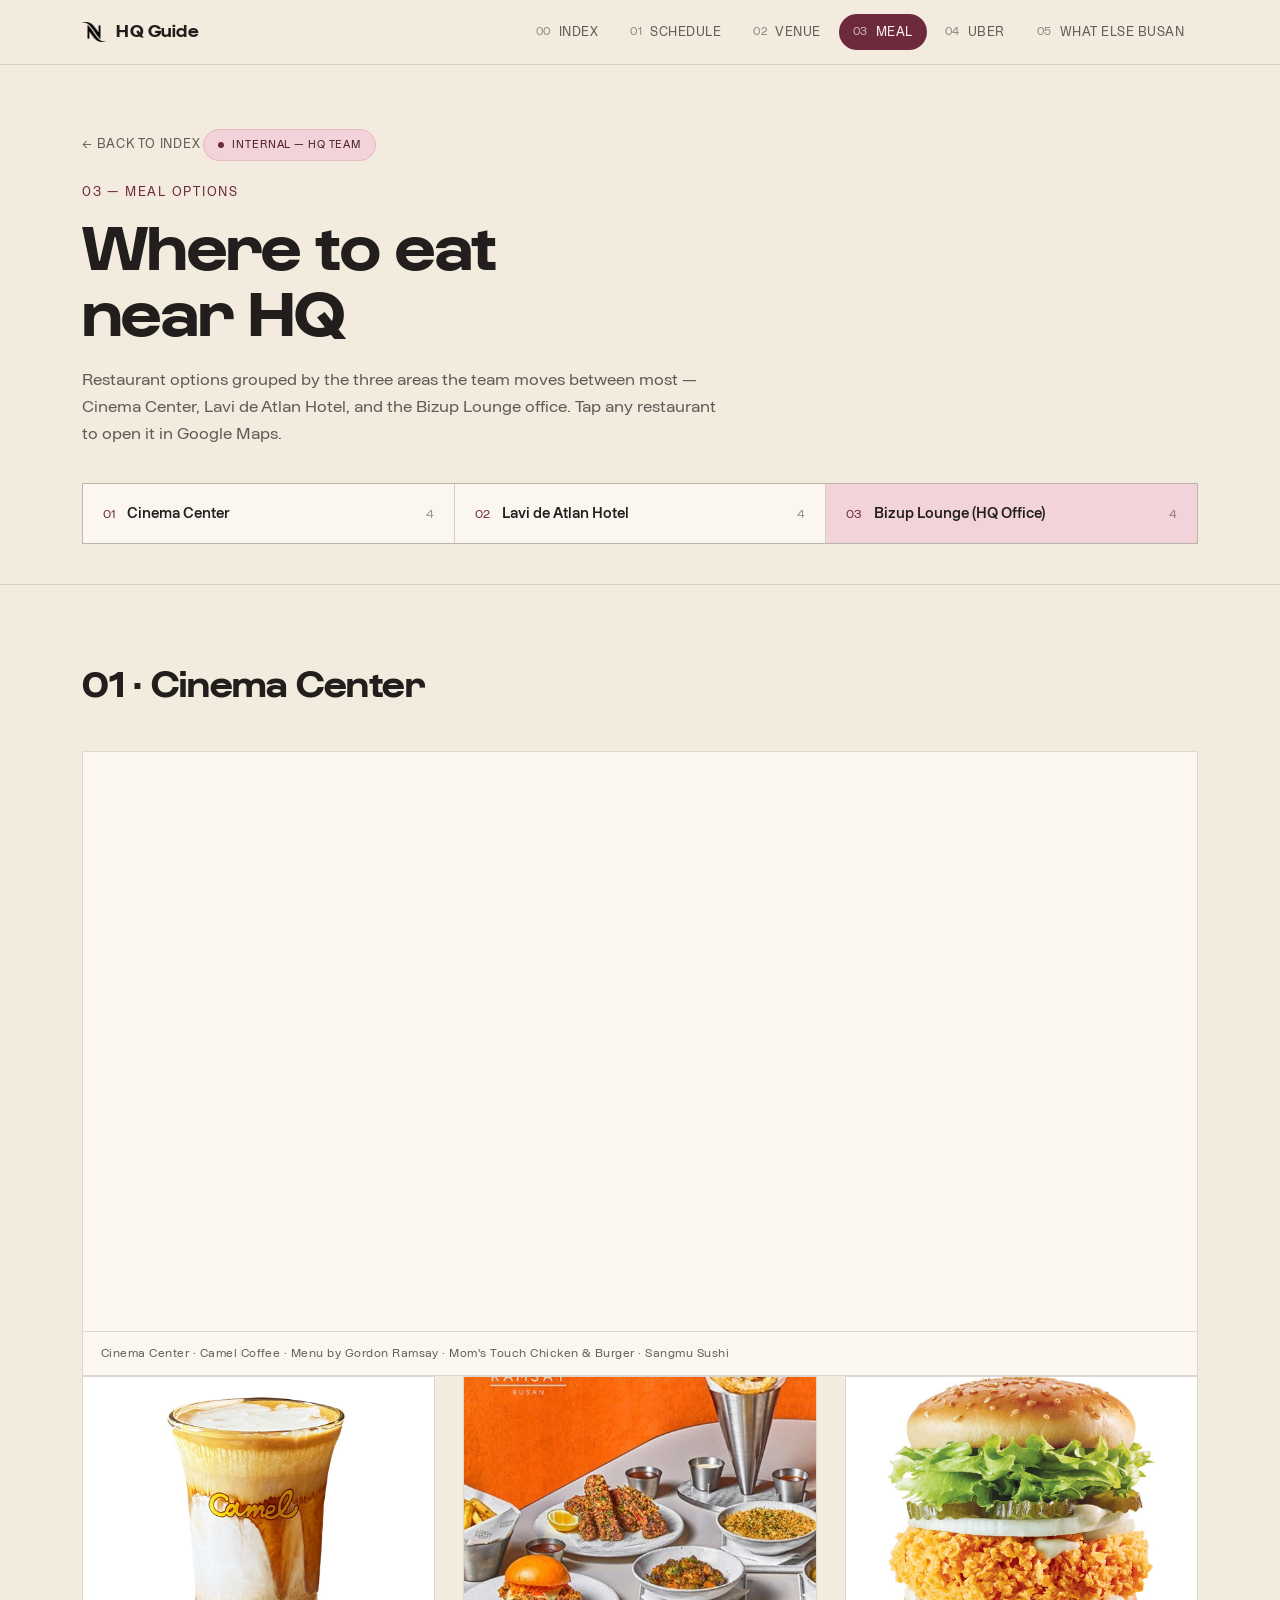
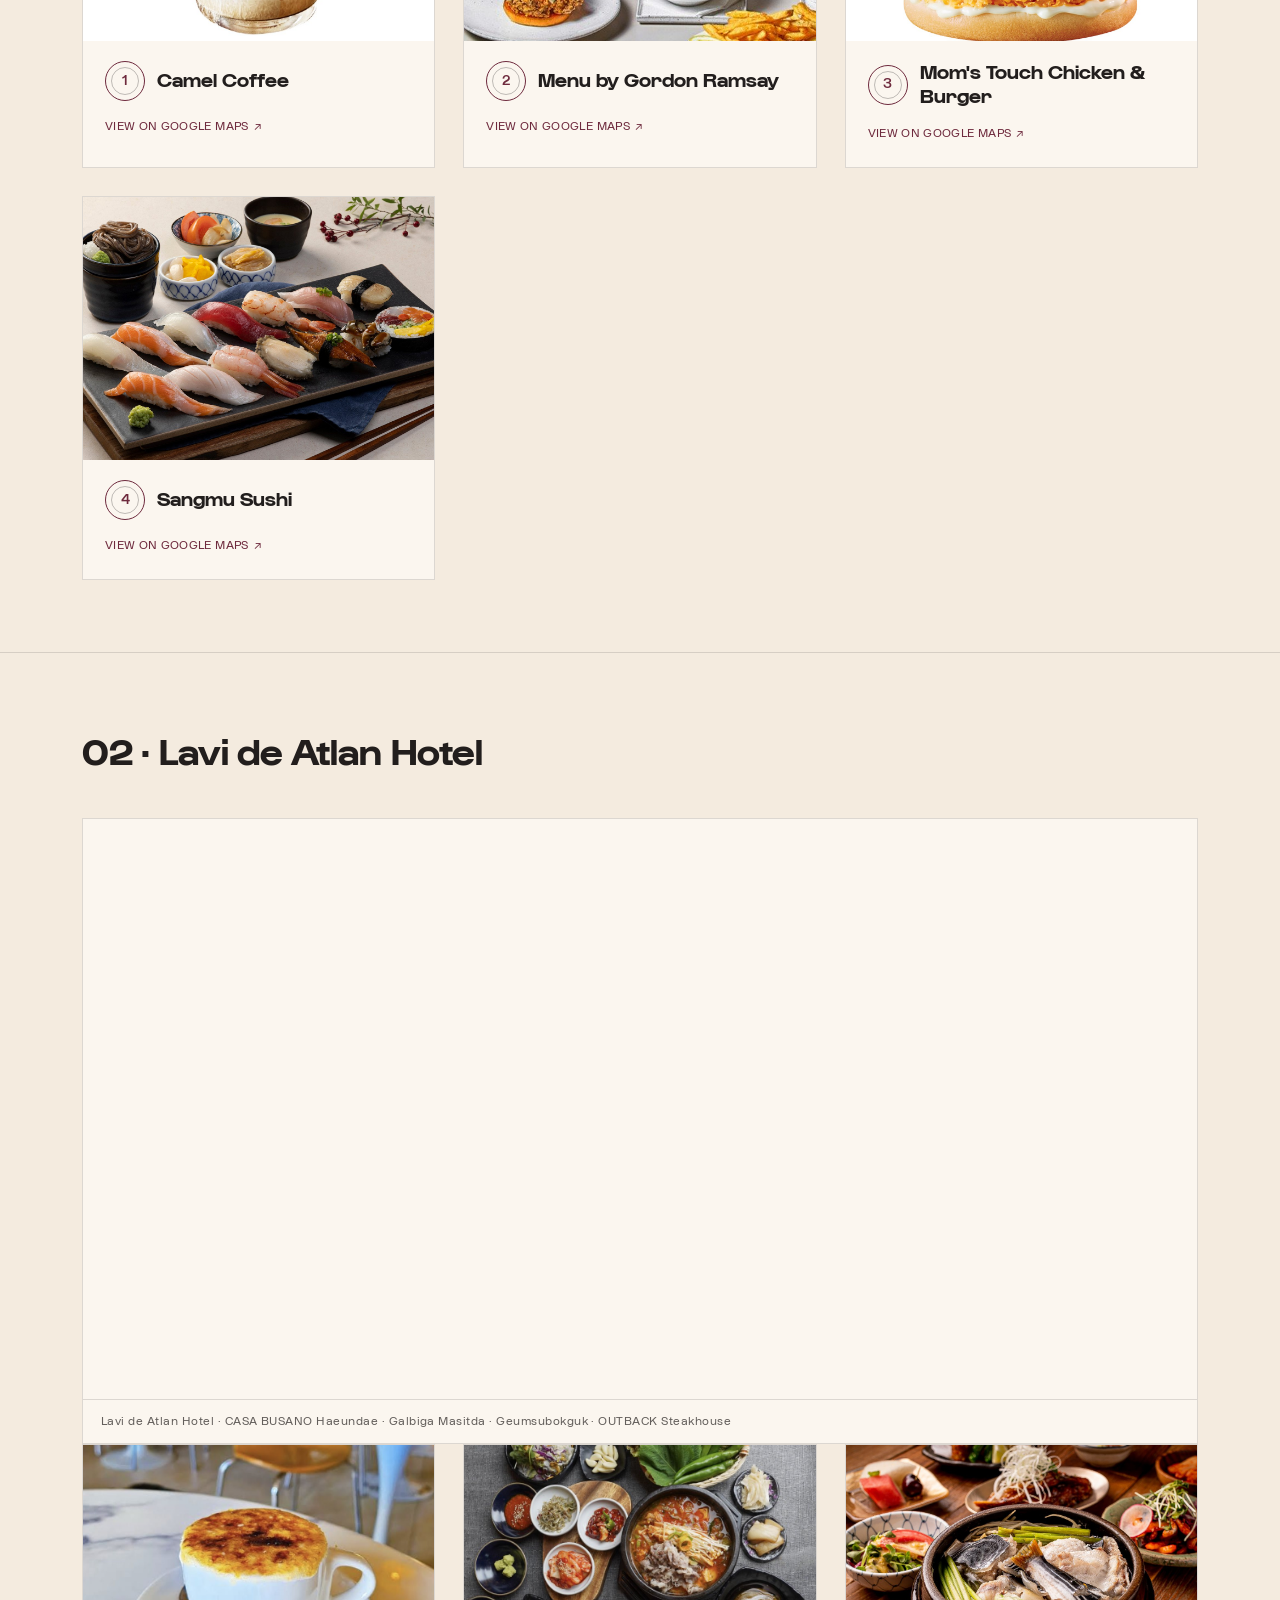
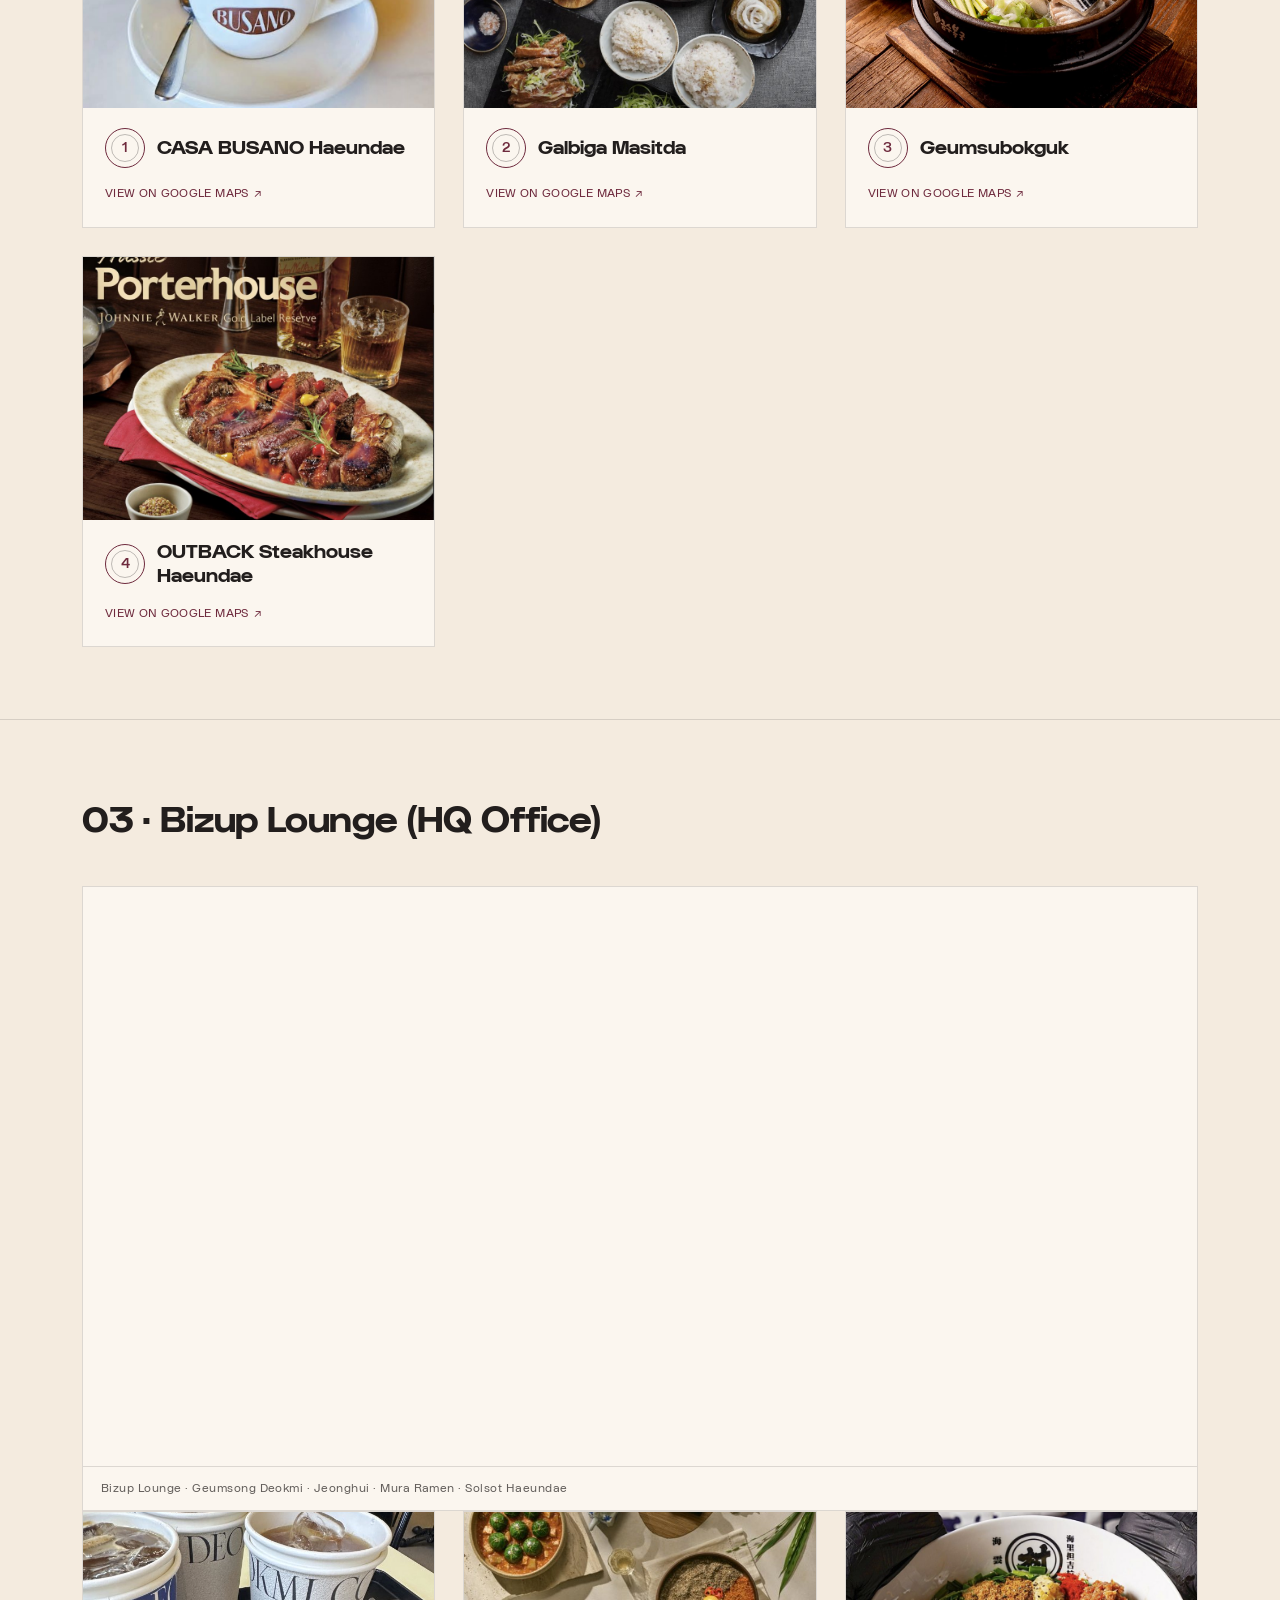
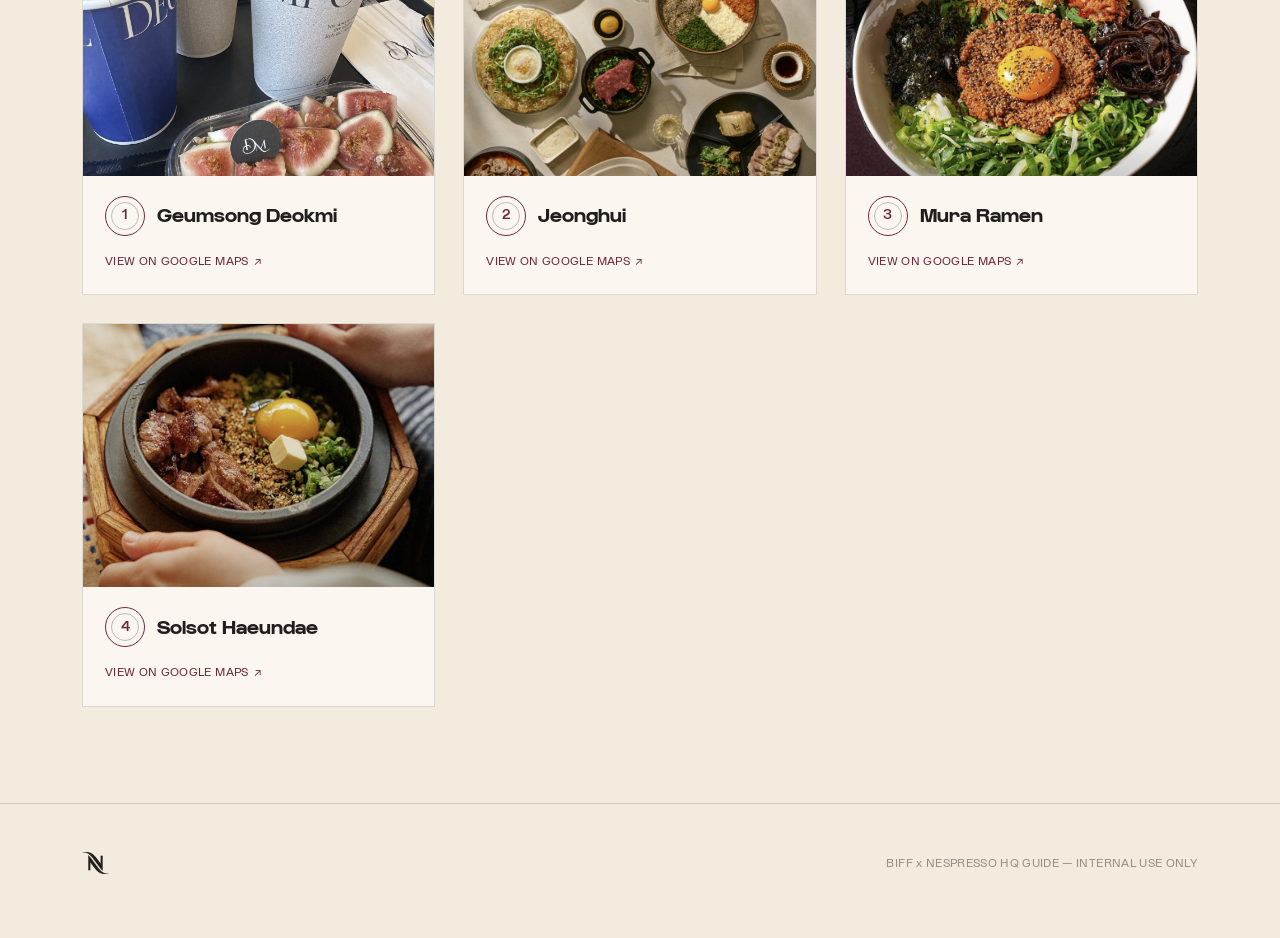
==== commit 6044b0d0: "Add files via upload" ====
--- a/meal.html
+++ b/meal.html
@@ -50,12 +50,12 @@
         <h2>01 · Cinema Center</h2>
       </div>
 
-      <div class="map-pages">
-        <figure class="map-page">
-          <img src="meal-cinema-map.jpg" alt="Map of restaurants near Cinema Center">
-          <figcaption>Restaurants near Cinema Center</figcaption>
-        </figure>
-      </div>
+      <figure class="map-embed">
+        <div class="map-embed__frame">
+          <iframe src="https://maps.google.com/maps?saddr=35.1711671,129.1271917&daddr=35.1698089,129.1285301+to:35.1685728,129.1297904+to:35.1681592,129.131317+to:35.1722382,129.1303778&output=embed" loading="lazy" referrerpolicy="no-referrer-when-downgrade" allowfullscreen title="Map of Cinema Center and nearby restaurant options"></iframe>
+        </div>
+        <figcaption>Cinema Center · Camel Coffee · Menu by Gordon Ramsay · Mom's Touch Chicken &amp; Burger · Sangmu Sushi</figcaption>
+      </figure>
 
       <div class="grid">
         <a class="card" href="https://maps.app.goo.gl/fVd6DqUH6C748Qph8" target="_blank" rel="noopener" aria-label="Open Camel Coffee in Google Maps">
@@ -97,12 +97,12 @@
         <h2>02 · Lavi de Atlan Hotel</h2>
       </div>
 
-      <div class="map-pages">
-        <figure class="map-page">
-          <img src="meal-lavi-map.jpg" alt="Map of restaurants near Lavi de Atlan Hotel">
-          <figcaption>Restaurants near Lavi de Atlan Hotel</figcaption>
-        </figure>
-      </div>
+      <figure class="map-embed">
+        <div class="map-embed__frame">
+          <iframe src="https://maps.google.com/maps?saddr=35.1610456,129.1614329&daddr=35.1624635,129.1601466+to:35.1623978,129.1601647+to:35.1624205,129.1645061+to:35.1604618,129.1622566&output=embed" loading="lazy" referrerpolicy="no-referrer-when-downgrade" allowfullscreen title="Map of Lavi de Atlan Hotel and nearby restaurant options"></iframe>
+        </div>
+        <figcaption>Lavi de Atlan Hotel · CASA BUSANO Haeundae · Galbiga Masitda · Geumsubokguk · OUTBACK Steakhouse</figcaption>
+      </figure>
 
       <div class="grid">
         <a class="card" href="https://maps.app.goo.gl/XBcKLqYf572HRrt3A" target="_blank" rel="noopener" aria-label="Open CASA BUSANO Haeundae in Google Maps">
@@ -144,12 +144,12 @@
         <h2>03 · Bizup Lounge (HQ Office)</h2>
       </div>
 
-      <div class="map-pages">
-        <figure class="map-page">
-          <img src="meal-bizup-map.jpg" alt="Map of restaurants near Bizup Lounge">
-          <figcaption>Restaurants near Bizup Lounge</figcaption>
-        </figure>
-      </div>
+      <figure class="map-embed">
+        <div class="map-embed__frame">
+          <iframe src="https://maps.google.com/maps?saddr=35.1638533,129.1570208&daddr=35.1648546,129.1585454+to:35.1639653,129.1572136+to:35.1641662,129.1570185+to:35.1646604,129.1578865&output=embed" loading="lazy" referrerpolicy="no-referrer-when-downgrade" allowfullscreen title="Map of Bizup Lounge and nearby restaurant options"></iframe>
+        </div>
+        <figcaption>Bizup Lounge · Geumsong Deokmi · Jeonghui · Mura Ramen · Solsot Haeundae</figcaption>
+      </figure>
 
       <div class="grid">
         <a class="card" href="https://maps.app.goo.gl/G3krSRkfgxJoT42L6" target="_blank" rel="noopener" aria-label="Open Geumsong Deokmi in Google Maps">
--- a/style.css
+++ b/style.css
@@ -818,6 +818,35 @@
   border-top: 1px solid var(--line);
 }
 
+/* Live Google Maps embed (venue.html, meal.html) */
+.map-embed {
+  margin: 0;
+  border: 1px solid var(--line);
+  background: var(--paper);
+}
+.map-embed__frame {
+  position: relative;
+  width: 100%;
+  padding-top: 52%;
+}
+.map-embed__frame iframe {
+  position: absolute;
+  inset: 0;
+  width: 100%;
+  height: 100%;
+  border: 0;
+  display: block;
+  filter: grayscale(0.15) contrast(1.02);
+}
+.map-embed figcaption {
+  font-family: var(--font-mono);
+  font-size: 12px;
+  letter-spacing: 0.04em;
+  color: var(--charcoal-70);
+  padding: 12px 18px;
+  border-top: 1px solid var(--line);
+}
+
 /* ===========================================================
    Step guide (transportation.html)
    =========================================================== */
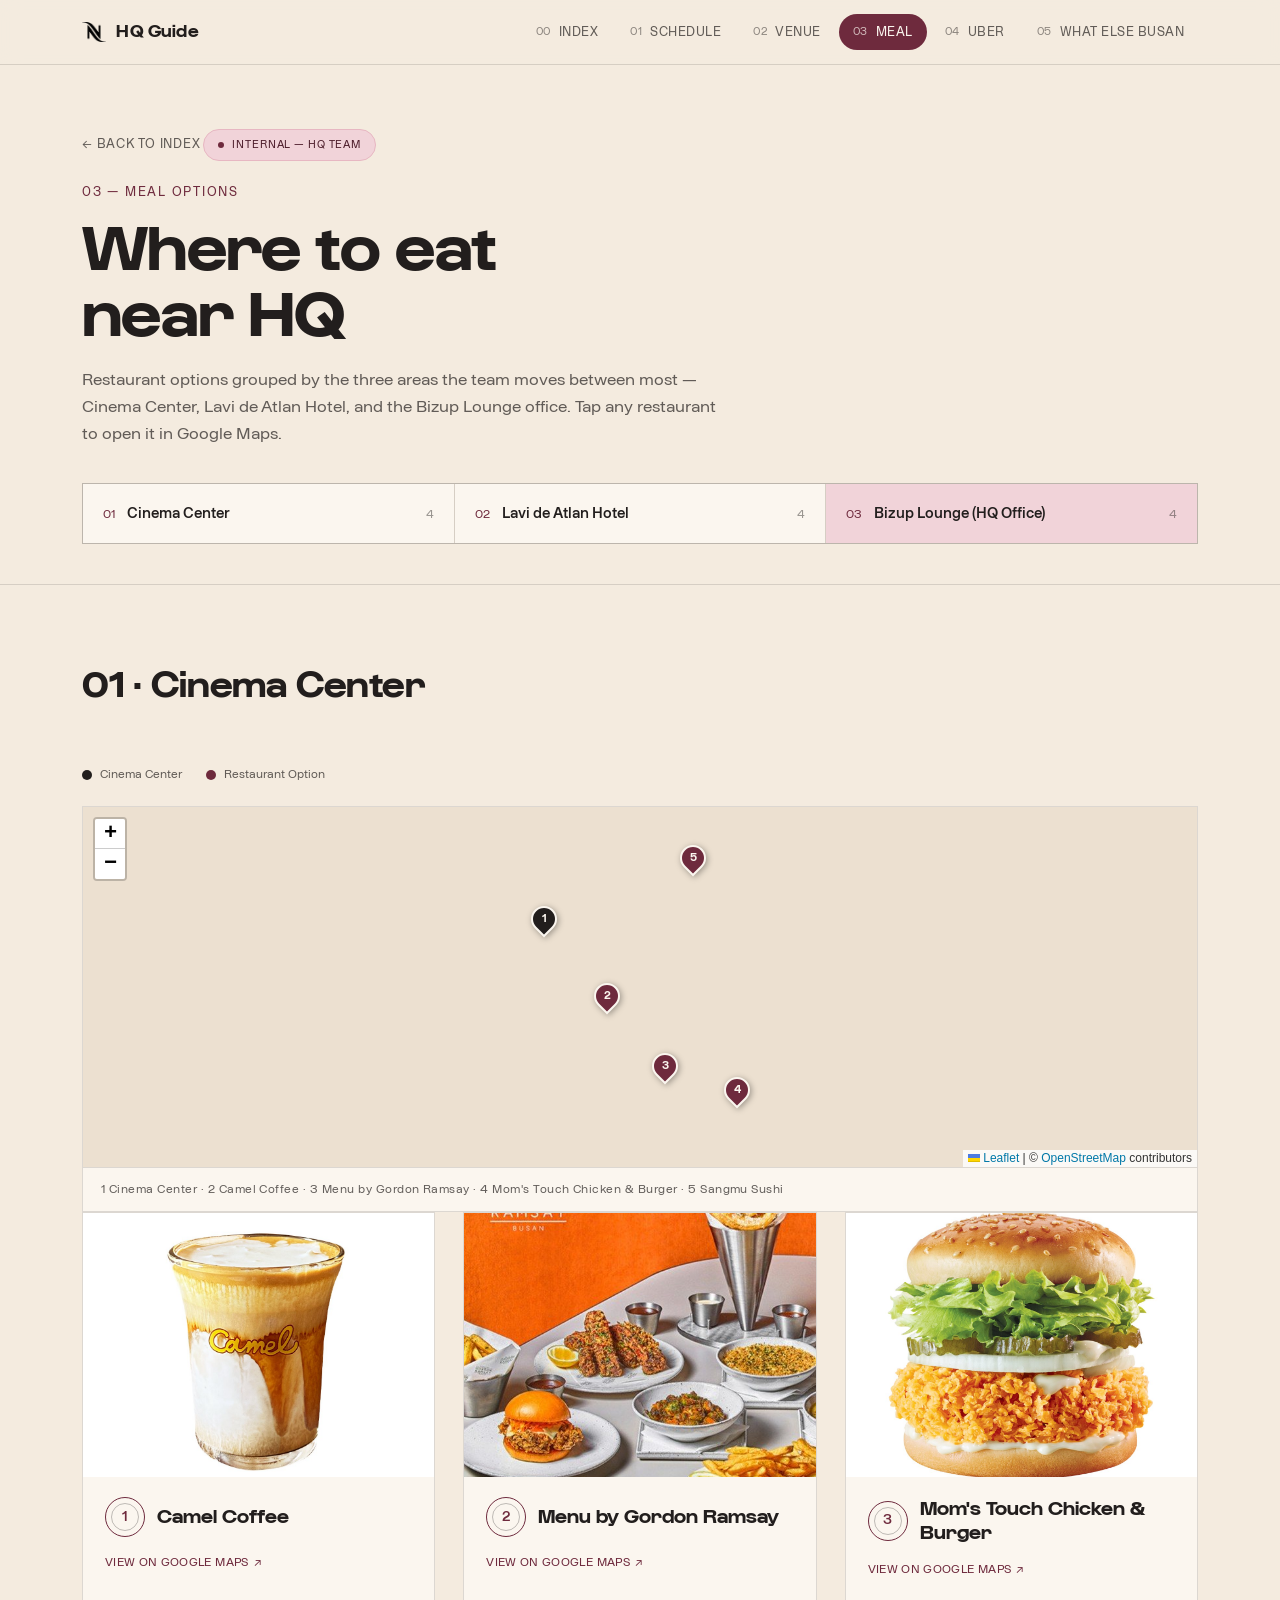
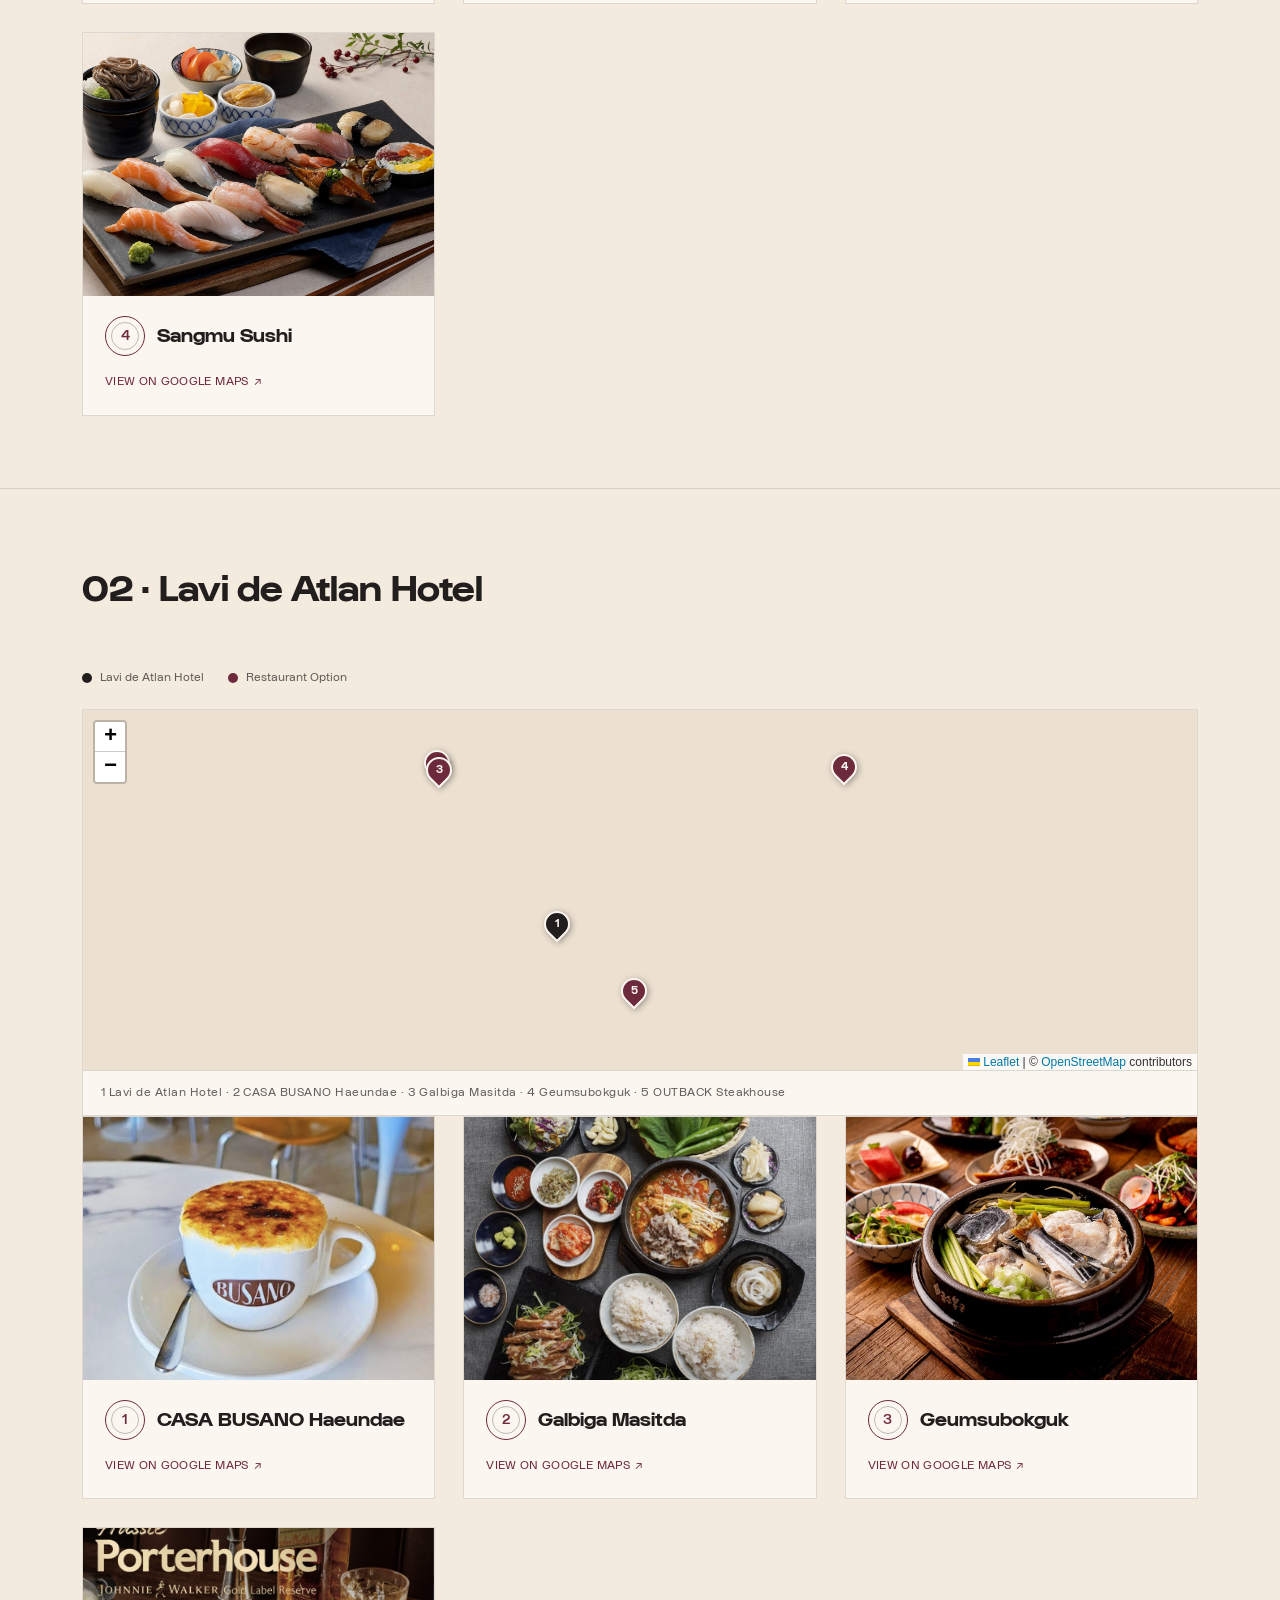
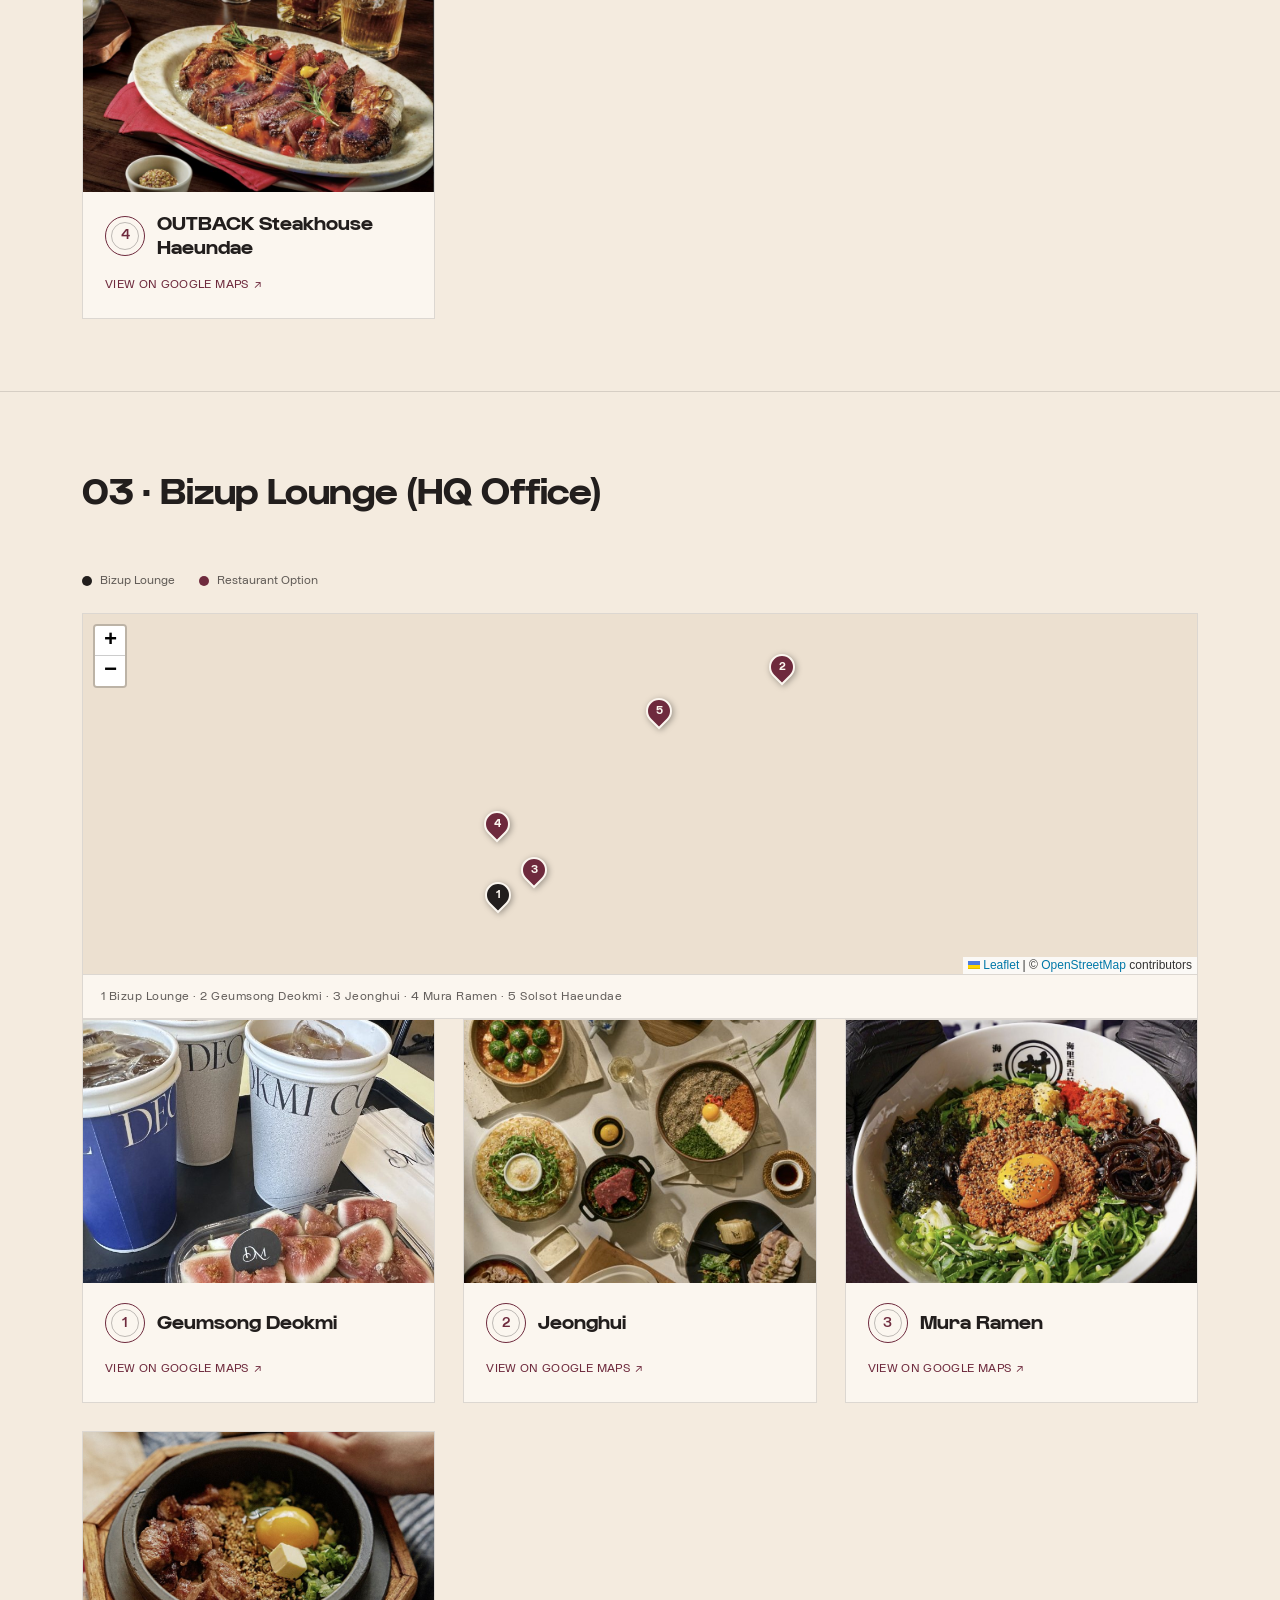
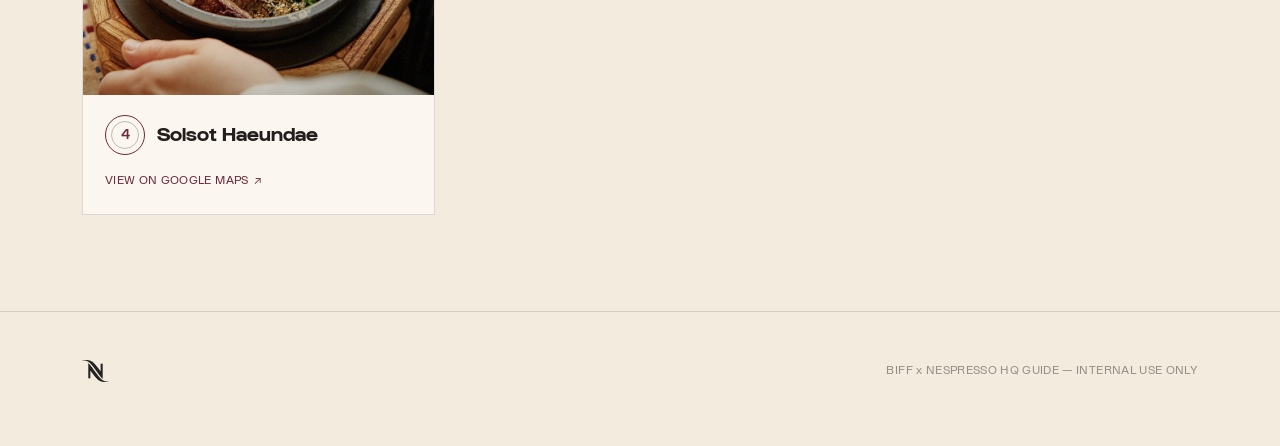
==== commit 84075263: "Add files via upload" ====
--- a/meal.html
+++ b/meal.html
@@ -5,6 +5,7 @@
 <meta name="viewport" content="width=device-width, initial-scale=1.0">
 <title>Meal Options — BIFF x NESPRESSO HQ Guide</title>
 <meta name="description" content="Restaurant options near Cinema Center, Lavi de Atlan, and Bizup Lounge for the BIFF x NESPRESSO production team.">
+<link rel="stylesheet" href="leaflet.css">
 <link rel="stylesheet" href="style.css">
 </head>
 <body>
@@ -50,11 +51,13 @@
         <h2>01 · Cinema Center</h2>
       </div>
 
-      <figure class="map-embed">
-        <div class="map-embed__frame">
-          <iframe src="https://maps.google.com/maps?saddr=35.1711671,129.1271917&daddr=35.1698089,129.1285301+to:35.1685728,129.1297904+to:35.1681592,129.131317+to:35.1722382,129.1303778&output=embed" loading="lazy" referrerpolicy="no-referrer-when-downgrade" allowfullscreen title="Map of Cinema Center and nearby restaurant options"></iframe>
-        </div>
-        <figcaption>Cinema Center · Camel Coffee · Menu by Gordon Ramsay · Mom's Touch Chicken &amp; Burger · Sangmu Sushi</figcaption>
+      <div class="map-legend">
+        <span><span class="dot dot--venue"></span> Cinema Center</span>
+        <span><span class="dot dot--meal"></span> Restaurant Option</span>
+      </div>
+      <figure class="mini-map-wrap">
+        <div id="map-cinema" class="mini-map"></div>
+        <figcaption>1 Cinema Center · 2 Camel Coffee · 3 Menu by Gordon Ramsay · 4 Mom's Touch Chicken &amp; Burger · 5 Sangmu Sushi</figcaption>
       </figure>
 
       <div class="grid">
@@ -97,11 +100,13 @@
         <h2>02 · Lavi de Atlan Hotel</h2>
       </div>
 
-      <figure class="map-embed">
-        <div class="map-embed__frame">
-          <iframe src="https://maps.google.com/maps?saddr=35.1610456,129.1614329&daddr=35.1624635,129.1601466+to:35.1623978,129.1601647+to:35.1624205,129.1645061+to:35.1604618,129.1622566&output=embed" loading="lazy" referrerpolicy="no-referrer-when-downgrade" allowfullscreen title="Map of Lavi de Atlan Hotel and nearby restaurant options"></iframe>
-        </div>
-        <figcaption>Lavi de Atlan Hotel · CASA BUSANO Haeundae · Galbiga Masitda · Geumsubokguk · OUTBACK Steakhouse</figcaption>
+      <div class="map-legend">
+        <span><span class="dot dot--venue"></span> Lavi de Atlan Hotel</span>
+        <span><span class="dot dot--meal"></span> Restaurant Option</span>
+      </div>
+      <figure class="mini-map-wrap">
+        <div id="map-lavi" class="mini-map"></div>
+        <figcaption>1 Lavi de Atlan Hotel · 2 CASA BUSANO Haeundae · 3 Galbiga Masitda · 4 Geumsubokguk · 5 OUTBACK Steakhouse</figcaption>
       </figure>
 
       <div class="grid">
@@ -144,11 +149,13 @@
         <h2>03 · Bizup Lounge (HQ Office)</h2>
       </div>
 
-      <figure class="map-embed">
-        <div class="map-embed__frame">
-          <iframe src="https://maps.google.com/maps?saddr=35.1638533,129.1570208&daddr=35.1648546,129.1585454+to:35.1639653,129.1572136+to:35.1641662,129.1570185+to:35.1646604,129.1578865&output=embed" loading="lazy" referrerpolicy="no-referrer-when-downgrade" allowfullscreen title="Map of Bizup Lounge and nearby restaurant options"></iframe>
-        </div>
-        <figcaption>Bizup Lounge · Geumsong Deokmi · Jeonghui · Mura Ramen · Solsot Haeundae</figcaption>
+      <div class="map-legend">
+        <span><span class="dot dot--venue"></span> Bizup Lounge</span>
+        <span><span class="dot dot--meal"></span> Restaurant Option</span>
+      </div>
+      <figure class="mini-map-wrap">
+        <div id="map-bizup" class="mini-map"></div>
+        <figcaption>1 Bizup Lounge · 2 Geumsong Deokmi · 3 Jeonghui · 4 Mura Ramen · 5 Solsot Haeundae</figcaption>
       </figure>
 
       <div class="grid">
@@ -193,6 +200,35 @@
   </div>
 </footer>
 
+<script src="leaflet.js"></script>
+<script src="hq-maps.js"></script>
+<script>
+document.addEventListener("DOMContentLoaded", function () {
+  renderMiniMap("map-cinema", [
+    { kind: "venue", name: "Busan Cinema Center", lat: 35.1711671, lng: 129.1271917, placeId: "ChIJD2H59MOSaDURcTxRbHWyNqI" },
+    { kind: "option", name: "Camel Coffee", lat: 35.1698089, lng: 129.1285301, placeId: "ChIJQRM2AhKTaDUReBLyEODpbZc" },
+    { kind: "option", name: "Menu by Gordon Ramsay", lat: 35.1685728, lng: 129.1297904, placeId: "ChIJiVUYi7mTaDUR4K07MGz1a70" },
+    { kind: "option", name: "Mom's Touch Chicken & Burger", lat: 35.1681592, lng: 129.131317, placeId: "ChIJJa0Ca8eSaDUREAZgBzYd50k" },
+    { kind: "option", name: "Sangmu Sushi", lat: 35.1722382, lng: 129.1303778, placeId: "ChIJlxVCqcGSaDURHMqZ0Rl5FSQ" }
+  ]);
+
+  renderMiniMap("map-lavi", [
+    { kind: "venue", name: "Lavi de Atlan Hotel", lat: 35.1610456, lng: 129.1614329, placeId: "ChIJj1Zdu12NaDURAo5jP4ik_y4" },
+    { kind: "option", name: "CASA BUSANO Haeundae", lat: 35.1624635, lng: 129.1601466, placeId: "ChIJmVcT316NaDUREDvrqjcFI_4" },
+    { kind: "option", name: "Galbiga Masitda", lat: 35.1623978, lng: 129.1601647, placeId: "ChIJlU7-712NaDURm6btcVHrjz0" },
+    { kind: "option", name: "Geumsubokguk", lat: 35.1624205, lng: 129.1645061, placeId: "ChIJb6ju4GeNaDURuR1LsbcI5lw" },
+    { kind: "option", name: "OUTBACK Steakhouse Haeundae", lat: 35.1604618, lng: 129.1622566, placeId: "ChIJPT5toF6NaDURMo-unDQKpow" }
+  ]);
+
+  renderMiniMap("map-bizup", [
+    { kind: "venue", name: "Bizup Lounge Haeundae", lat: 35.1638533, lng: 129.1570208, placeId: "ChIJhYvGLF6NaDUR4ZMSZfjWmqU" },
+    { kind: "option", name: "Geumsong Deokmi", lat: 35.1648546, lng: 129.1585454, placeId: "ChIJBxuGQq2NaDURVrMKGr5SpFA" },
+    { kind: "option", name: "Jeonghui", lat: 35.1639653, lng: 129.1572136, placeId: "ChIJoTW7UQCNaDURY6rFSWMJJmE" },
+    { kind: "option", name: "Mura Ramen", lat: 35.1641662, lng: 129.1570185, placeId: "ChIJJxxTCgCNaDURAH2BiXiFQWM" },
+    { kind: "option", name: "Solsot Haeundae", lat: 35.1646604, lng: 129.1578865, placeId: "ChIJDQ9pyFiNaDURRlzGPj5A_5A" }
+  ]);
+});
+</script>
 <script src="main.js"></script>
 </body>
 </html>
--- a/leaflet.css
+++ b/leaflet.css
@@ -0,0 +1,661 @@
+/* required styles */
+
+.leaflet-pane,
+.leaflet-tile,
+.leaflet-marker-icon,
+.leaflet-marker-shadow,
+.leaflet-tile-container,
+.leaflet-pane > svg,
+.leaflet-pane > canvas,
+.leaflet-zoom-box,
+.leaflet-image-layer,
+.leaflet-layer {
+	position: absolute;
+	left: 0;
+	top: 0;
+	}
+.leaflet-container {
+	overflow: hidden;
+	}
+.leaflet-tile,
+.leaflet-marker-icon,
+.leaflet-marker-shadow {
+	-webkit-user-select: none;
+	   -moz-user-select: none;
+	        user-select: none;
+	  -webkit-user-drag: none;
+	}
+/* Prevents IE11 from highlighting tiles in blue */
+.leaflet-tile::selection {
+	background: transparent;
+}
+/* Safari renders non-retina tile on retina better with this, but Chrome is worse */
+.leaflet-safari .leaflet-tile {
+	image-rendering: -webkit-optimize-contrast;
+	}
+/* hack that prevents hw layers "stretching" when loading new tiles */
+.leaflet-safari .leaflet-tile-container {
+	width: 1600px;
+	height: 1600px;
+	-webkit-transform-origin: 0 0;
+	}
+.leaflet-marker-icon,
+.leaflet-marker-shadow {
+	display: block;
+	}
+/* .leaflet-container svg: reset svg max-width decleration shipped in Joomla! (joomla.org) 3.x */
+/* .leaflet-container img: map is broken in FF if you have max-width: 100% on tiles */
+.leaflet-container .leaflet-overlay-pane svg {
+	max-width: none !important;
+	max-height: none !important;
+	}
+.leaflet-container .leaflet-marker-pane img,
+.leaflet-container .leaflet-shadow-pane img,
+.leaflet-container .leaflet-tile-pane img,
+.leaflet-container img.leaflet-image-layer,
+.leaflet-container .leaflet-tile {
+	max-width: none !important;
+	max-height: none !important;
+	width: auto;
+	padding: 0;
+	}
+
+.leaflet-container img.leaflet-tile {
+	/* See: https://bugs.chromium.org/p/chromium/issues/detail?id=600120 */
+	mix-blend-mode: plus-lighter;
+}
+
+.leaflet-container.leaflet-touch-zoom {
+	-ms-touch-action: pan-x pan-y;
+	touch-action: pan-x pan-y;
+	}
+.leaflet-container.leaflet-touch-drag {
+	-ms-touch-action: pinch-zoom;
+	/* Fallback for FF which doesn't support pinch-zoom */
+	touch-action: none;
+	touch-action: pinch-zoom;
+}
+.leaflet-container.leaflet-touch-drag.leaflet-touch-zoom {
+	-ms-touch-action: none;
+	touch-action: none;
+}
+.leaflet-container {
+	-webkit-tap-highlight-color: transparent;
+}
+.leaflet-container a {
+	-webkit-tap-highlight-color: rgba(51, 181, 229, 0.4);
+}
+.leaflet-tile {
+	filter: inherit;
+	visibility: hidden;
+	}
+.leaflet-tile-loaded {
+	visibility: inherit;
+	}
+.leaflet-zoom-box {
+	width: 0;
+	height: 0;
+	-moz-box-sizing: border-box;
+	     box-sizing: border-box;
+	z-index: 800;
+	}
+/* workaround for https://bugzilla.mozilla.org/show_bug.cgi?id=888319 */
+.leaflet-overlay-pane svg {
+	-moz-user-select: none;
+	}
+
+.leaflet-pane         { z-index: 400; }
+
+.leaflet-tile-pane    { z-index: 200; }
+.leaflet-overlay-pane { z-index: 400; }
+.leaflet-shadow-pane  { z-index: 500; }
+.leaflet-marker-pane  { z-index: 600; }
+.leaflet-tooltip-pane   { z-index: 650; }
+.leaflet-popup-pane   { z-index: 700; }
+
+.leaflet-map-pane canvas { z-index: 100; }
+.leaflet-map-pane svg    { z-index: 200; }
+
+.leaflet-vml-shape {
+	width: 1px;
+	height: 1px;
+	}
+.lvml {
+	behavior: url(#default#VML);
+	display: inline-block;
+	position: absolute;
+	}
+
+
+/* control positioning */
+
+.leaflet-control {
+	position: relative;
+	z-index: 800;
+	pointer-events: visiblePainted; /* IE 9-10 doesn't have auto */
+	pointer-events: auto;
+	}
+.leaflet-top,
+.leaflet-bottom {
+	position: absolute;
+	z-index: 1000;
+	pointer-events: none;
+	}
+.leaflet-top {
+	top: 0;
+	}
+.leaflet-right {
+	right: 0;
+	}
+.leaflet-bottom {
+	bottom: 0;
+	}
+.leaflet-left {
+	left: 0;
+	}
+.leaflet-control {
+	float: left;
+	clear: both;
+	}
+.leaflet-right .leaflet-control {
+	float: right;
+	}
+.leaflet-top .leaflet-control {
+	margin-top: 10px;
+	}
+.leaflet-bottom .leaflet-control {
+	margin-bottom: 10px;
+	}
+.leaflet-left .leaflet-control {
+	margin-left: 10px;
+	}
+.leaflet-right .leaflet-control {
+	margin-right: 10px;
+	}
+
+
+/* zoom and fade animations */
+
+.leaflet-fade-anim .leaflet-popup {
+	opacity: 0;
+	-webkit-transition: opacity 0.2s linear;
+	   -moz-transition: opacity 0.2s linear;
+	        transition: opacity 0.2s linear;
+	}
+.leaflet-fade-anim .leaflet-map-pane .leaflet-popup {
+	opacity: 1;
+	}
+.leaflet-zoom-animated {
+	-webkit-transform-origin: 0 0;
+	    -ms-transform-origin: 0 0;
+	        transform-origin: 0 0;
+	}
+svg.leaflet-zoom-animated {
+	will-change: transform;
+}
+
+.leaflet-zoom-anim .leaflet-zoom-animated {
+	-webkit-transition: -webkit-transform 0.25s cubic-bezier(0,0,0.25,1);
+	   -moz-transition:    -moz-transform 0.25s cubic-bezier(0,0,0.25,1);
+	        transition:         transform 0.25s cubic-bezier(0,0,0.25,1);
+	}
+.leaflet-zoom-anim .leaflet-tile,
+.leaflet-pan-anim .leaflet-tile {
+	-webkit-transition: none;
+	   -moz-transition: none;
+	        transition: none;
+	}
+
+.leaflet-zoom-anim .leaflet-zoom-hide {
+	visibility: hidden;
+	}
+
+
+/* cursors */
+
+.leaflet-interactive {
+	cursor: pointer;
+	}
+.leaflet-grab {
+	cursor: -webkit-grab;
+	cursor:    -moz-grab;
+	cursor:         grab;
+	}
+.leaflet-crosshair,
+.leaflet-crosshair .leaflet-interactive {
+	cursor: crosshair;
+	}
+.leaflet-popup-pane,
+.leaflet-control {
+	cursor: auto;
+	}
+.leaflet-dragging .leaflet-grab,
+.leaflet-dragging .leaflet-grab .leaflet-interactive,
+.leaflet-dragging .leaflet-marker-draggable {
+	cursor: move;
+	cursor: -webkit-grabbing;
+	cursor:    -moz-grabbing;
+	cursor:         grabbing;
+	}
+
+/* marker & overlays interactivity */
+.leaflet-marker-icon,
+.leaflet-marker-shadow,
+.leaflet-image-layer,
+.leaflet-pane > svg path,
+.leaflet-tile-container {
+	pointer-events: none;
+	}
+
+.leaflet-marker-icon.leaflet-interactive,
+.leaflet-image-layer.leaflet-interactive,
+.leaflet-pane > svg path.leaflet-interactive,
+svg.leaflet-image-layer.leaflet-interactive path {
+	pointer-events: visiblePainted; /* IE 9-10 doesn't have auto */
+	pointer-events: auto;
+	}
+
+/* visual tweaks */
+
+.leaflet-container {
+	background: #ddd;
+	outline-offset: 1px;
+	}
+.leaflet-container a {
+	color: #0078A8;
+	}
+.leaflet-zoom-box {
+	border: 2px dotted #38f;
+	background: rgba(255,255,255,0.5);
+	}
+
+
+/* general typography */
+.leaflet-container {
+	font-family: "Helvetica Neue", Arial, Helvetica, sans-serif;
+	font-size: 12px;
+	font-size: 0.75rem;
+	line-height: 1.5;
+	}
+
+
+/* general toolbar styles */
+
+.leaflet-bar {
+	box-shadow: 0 1px 5px rgba(0,0,0,0.65);
+	border-radius: 4px;
+	}
+.leaflet-bar a {
+	background-color: #fff;
+	border-bottom: 1px solid #ccc;
+	width: 26px;
+	height: 26px;
+	line-height: 26px;
+	display: block;
+	text-align: center;
+	text-decoration: none;
+	color: black;
+	}
+.leaflet-bar a,
+.leaflet-control-layers-toggle {
+	background-position: 50% 50%;
+	background-repeat: no-repeat;
+	display: block;
+	}
+.leaflet-bar a:hover,
+.leaflet-bar a:focus {
+	background-color: #f4f4f4;
+	}
+.leaflet-bar a:first-child {
+	border-top-left-radius: 4px;
+	border-top-right-radius: 4px;
+	}
+.leaflet-bar a:last-child {
+	border-bottom-left-radius: 4px;
+	border-bottom-right-radius: 4px;
+	border-bottom: none;
+	}
+.leaflet-bar a.leaflet-disabled {
+	cursor: default;
+	background-color: #f4f4f4;
+	color: #bbb;
+	}
+
+.leaflet-touch .leaflet-bar a {
+	width: 30px;
+	height: 30px;
+	line-height: 30px;
+	}
+.leaflet-touch .leaflet-bar a:first-child {
+	border-top-left-radius: 2px;
+	border-top-right-radius: 2px;
+	}
+.leaflet-touch .leaflet-bar a:last-child {
+	border-bottom-left-radius: 2px;
+	border-bottom-right-radius: 2px;
+	}
+
+/* zoom control */
+
+.leaflet-control-zoom-in,
+.leaflet-control-zoom-out {
+	font: bold 18px 'Lucida Console', Monaco, monospace;
+	text-indent: 1px;
+	}
+
+.leaflet-touch .leaflet-control-zoom-in, .leaflet-touch .leaflet-control-zoom-out  {
+	font-size: 22px;
+	}
+
+
+/* layers control */
+
+.leaflet-control-layers {
+	box-shadow: 0 1px 5px rgba(0,0,0,0.4);
+	background: #fff;
+	border-radius: 5px;
+	}
+.leaflet-control-layers-toggle {
+	background-image: url(leaflet-layers.png);
+	width: 36px;
+	height: 36px;
+	}
+.leaflet-retina .leaflet-control-layers-toggle {
+	background-image: url(leaflet-layers-2x.png);
+	background-size: 26px 26px;
+	}
+.leaflet-touch .leaflet-control-layers-toggle {
+	width: 44px;
+	height: 44px;
+	}
+.leaflet-control-layers .leaflet-control-layers-list,
+.leaflet-control-layers-expanded .leaflet-control-layers-toggle {
+	display: none;
+	}
+.leaflet-control-layers-expanded .leaflet-control-layers-list {
+	display: block;
+	position: relative;
+	}
+.leaflet-control-layers-expanded {
+	padding: 6px 10px 6px 6px;
+	color: #333;
+	background: #fff;
+	}
+.leaflet-control-layers-scrollbar {
+	overflow-y: scroll;
+	overflow-x: hidden;
+	padding-right: 5px;
+	}
+.leaflet-control-layers-selector {
+	margin-top: 2px;
+	position: relative;
+	top: 1px;
+	}
+.leaflet-control-layers label {
+	display: block;
+	font-size: 13px;
+	font-size: 1.08333em;
+	}
+.leaflet-control-layers-separator {
+	height: 0;
+	border-top: 1px solid #ddd;
+	margin: 5px -10px 5px -6px;
+	}
+
+/* Default icon URLs */
+.leaflet-default-icon-path { /* used only in path-guessing heuristic, see L.Icon.Default */
+	background-image: url(leaflet-marker-icon.png);
+	}
+
+
+/* attribution and scale controls */
+
+.leaflet-container .leaflet-control-attribution {
+	background: #fff;
+	background: rgba(255, 255, 255, 0.8);
+	margin: 0;
+	}
+.leaflet-control-attribution,
+.leaflet-control-scale-line {
+	padding: 0 5px;
+	color: #333;
+	line-height: 1.4;
+	}
+.leaflet-control-attribution a {
+	text-decoration: none;
+	}
+.leaflet-control-attribution a:hover,
+.leaflet-control-attribution a:focus {
+	text-decoration: underline;
+	}
+.leaflet-attribution-flag {
+	display: inline !important;
+	vertical-align: baseline !important;
+	width: 1em;
+	height: 0.6669em;
+	}
+.leaflet-left .leaflet-control-scale {
+	margin-left: 5px;
+	}
+.leaflet-bottom .leaflet-control-scale {
+	margin-bottom: 5px;
+	}
+.leaflet-control-scale-line {
+	border: 2px solid #777;
+	border-top: none;
+	line-height: 1.1;
+	padding: 2px 5px 1px;
+	white-space: nowrap;
+	-moz-box-sizing: border-box;
+	     box-sizing: border-box;
+	background: rgba(255, 255, 255, 0.8);
+	text-shadow: 1px 1px #fff;
+	}
+.leaflet-control-scale-line:not(:first-child) {
+	border-top: 2px solid #777;
+	border-bottom: none;
+	margin-top: -2px;
+	}
+.leaflet-control-scale-line:not(:first-child):not(:last-child) {
+	border-bottom: 2px solid #777;
+	}
+
+.leaflet-touch .leaflet-control-attribution,
+.leaflet-touch .leaflet-control-layers,
+.leaflet-touch .leaflet-bar {
+	box-shadow: none;
+	}
+.leaflet-touch .leaflet-control-layers,
+.leaflet-touch .leaflet-bar {
+	border: 2px solid rgba(0,0,0,0.2);
+	background-clip: padding-box;
+	}
+
+
+/* popup */
+
+.leaflet-popup {
+	position: absolute;
+	text-align: center;
+	margin-bottom: 20px;
+	}
+.leaflet-popup-content-wrapper {
+	padding: 1px;
+	text-align: left;
+	border-radius: 12px;
+	}
+.leaflet-popup-content {
+	margin: 13px 24px 13px 20px;
+	line-height: 1.3;
+	font-size: 13px;
+	font-size: 1.08333em;
+	min-height: 1px;
+	}
+.leaflet-popup-content p {
+	margin: 17px 0;
+	margin: 1.3em 0;
+	}
+.leaflet-popup-tip-container {
+	width: 40px;
+	height: 20px;
+	position: absolute;
+	left: 50%;
+	margin-top: -1px;
+	margin-left: -20px;
+	overflow: hidden;
+	pointer-events: none;
+	}
+.leaflet-popup-tip {
+	width: 17px;
+	height: 17px;
+	padding: 1px;
+
+	margin: -10px auto 0;
+	pointer-events: auto;
+
+	-webkit-transform: rotate(45deg);
+	   -moz-transform: rotate(45deg);
+	    -ms-transform: rotate(45deg);
+	        transform: rotate(45deg);
+	}
+.leaflet-popup-content-wrapper,
+.leaflet-popup-tip {
+	background: white;
+	color: #333;
+	box-shadow: 0 3px 14px rgba(0,0,0,0.4);
+	}
+.leaflet-container a.leaflet-popup-close-button {
+	position: absolute;
+	top: 0;
+	right: 0;
+	border: none;
+	text-align: center;
+	width: 24px;
+	height: 24px;
+	font: 16px/24px Tahoma, Verdana, sans-serif;
+	color: #757575;
+	text-decoration: none;
+	background: transparent;
+	}
+.leaflet-container a.leaflet-popup-close-button:hover,
+.leaflet-container a.leaflet-popup-close-button:focus {
+	color: #585858;
+	}
+.leaflet-popup-scrolled {
+	overflow: auto;
+	}
+
+.leaflet-oldie .leaflet-popup-content-wrapper {
+	-ms-zoom: 1;
+	}
+.leaflet-oldie .leaflet-popup-tip {
+	width: 24px;
+	margin: 0 auto;
+
+	-ms-filter: "progid:DXImageTransform.Microsoft.Matrix(M11=0.70710678, M12=0.70710678, M21=-0.70710678, M22=0.70710678)";
+	filter: progid:DXImageTransform.Microsoft.Matrix(M11=0.70710678, M12=0.70710678, M21=-0.70710678, M22=0.70710678);
+	}
+
+.leaflet-oldie .leaflet-control-zoom,
+.leaflet-oldie .leaflet-control-layers,
+.leaflet-oldie .leaflet-popup-content-wrapper,
+.leaflet-oldie .leaflet-popup-tip {
+	border: 1px solid #999;
+	}
+
+
+/* div icon */
+
+.leaflet-div-icon {
+	background: #fff;
+	border: 1px solid #666;
+	}
+
+
+/* Tooltip */
+/* Base styles for the element that has a tooltip */
+.leaflet-tooltip {
+	position: absolute;
+	padding: 6px;
+	background-color: #fff;
+	border: 1px solid #fff;
+	border-radius: 3px;
+	color: #222;
+	white-space: nowrap;
+	-webkit-user-select: none;
+	-moz-user-select: none;
+	-ms-user-select: none;
+	user-select: none;
+	pointer-events: none;
+	box-shadow: 0 1px 3px rgba(0,0,0,0.4);
+	}
+.leaflet-tooltip.leaflet-interactive {
+	cursor: pointer;
+	pointer-events: auto;
+	}
+.leaflet-tooltip-top:before,
+.leaflet-tooltip-bottom:before,
+.leaflet-tooltip-left:before,
+.leaflet-tooltip-right:before {
+	position: absolute;
+	pointer-events: none;
+	border: 6px solid transparent;
+	background: transparent;
+	content: "";
+	}
+
+/* Directions */
+
+.leaflet-tooltip-bottom {
+	margin-top: 6px;
+}
+.leaflet-tooltip-top {
+	margin-top: -6px;
+}
+.leaflet-tooltip-bottom:before,
+.leaflet-tooltip-top:before {
+	left: 50%;
+	margin-left: -6px;
+	}
+.leaflet-tooltip-top:before {
+	bottom: 0;
+	margin-bottom: -12px;
+	border-top-color: #fff;
+	}
+.leaflet-tooltip-bottom:before {
+	top: 0;
+	margin-top: -12px;
+	margin-left: -6px;
+	border-bottom-color: #fff;
+	}
+.leaflet-tooltip-left {
+	margin-left: -6px;
+}
+.leaflet-tooltip-right {
+	margin-left: 6px;
+}
+.leaflet-tooltip-left:before,
+.leaflet-tooltip-right:before {
+	top: 50%;
+	margin-top: -6px;
+	}
+.leaflet-tooltip-left:before {
+	right: 0;
+	margin-right: -12px;
+	border-left-color: #fff;
+	}
+.leaflet-tooltip-right:before {
+	left: 0;
+	margin-left: -12px;
+	border-right-color: #fff;
+	}
+
+/* Printing */
+
+@media print {
+	/* Prevent printers from removing background-images of controls. */
+	.leaflet-control {
+		-webkit-print-color-adjust: exact;
+		print-color-adjust: exact;
+		}
+	}
--- a/style.css
+++ b/style.css
@@ -818,27 +818,19 @@
   border-top: 1px solid var(--line);
 }
 
-/* Live Google Maps embed (venue.html, meal.html) */
-.map-embed {
+/* Inline Leaflet mini-map (venue.html, meal.html) — same pin/popup system as
+   the all-locations map, scaled down to sit inside a category section. */
+.mini-map-wrap {
   margin: 0;
   border: 1px solid var(--line);
   background: var(--paper);
 }
-.map-embed__frame {
-  position: relative;
+.mini-map {
   width: 100%;
-  padding-top: 52%;
-}
-.map-embed__frame iframe {
-  position: absolute;
-  inset: 0;
-  width: 100%;
-  height: 100%;
-  border: 0;
-  display: block;
-  filter: grayscale(0.15) contrast(1.02);
-}
-.map-embed figcaption {
+  height: 360px;
+  background: var(--cream-dim);
+}
+.mini-map-wrap figcaption {
   font-family: var(--font-mono);
   font-size: 12px;
   letter-spacing: 0.04em;
